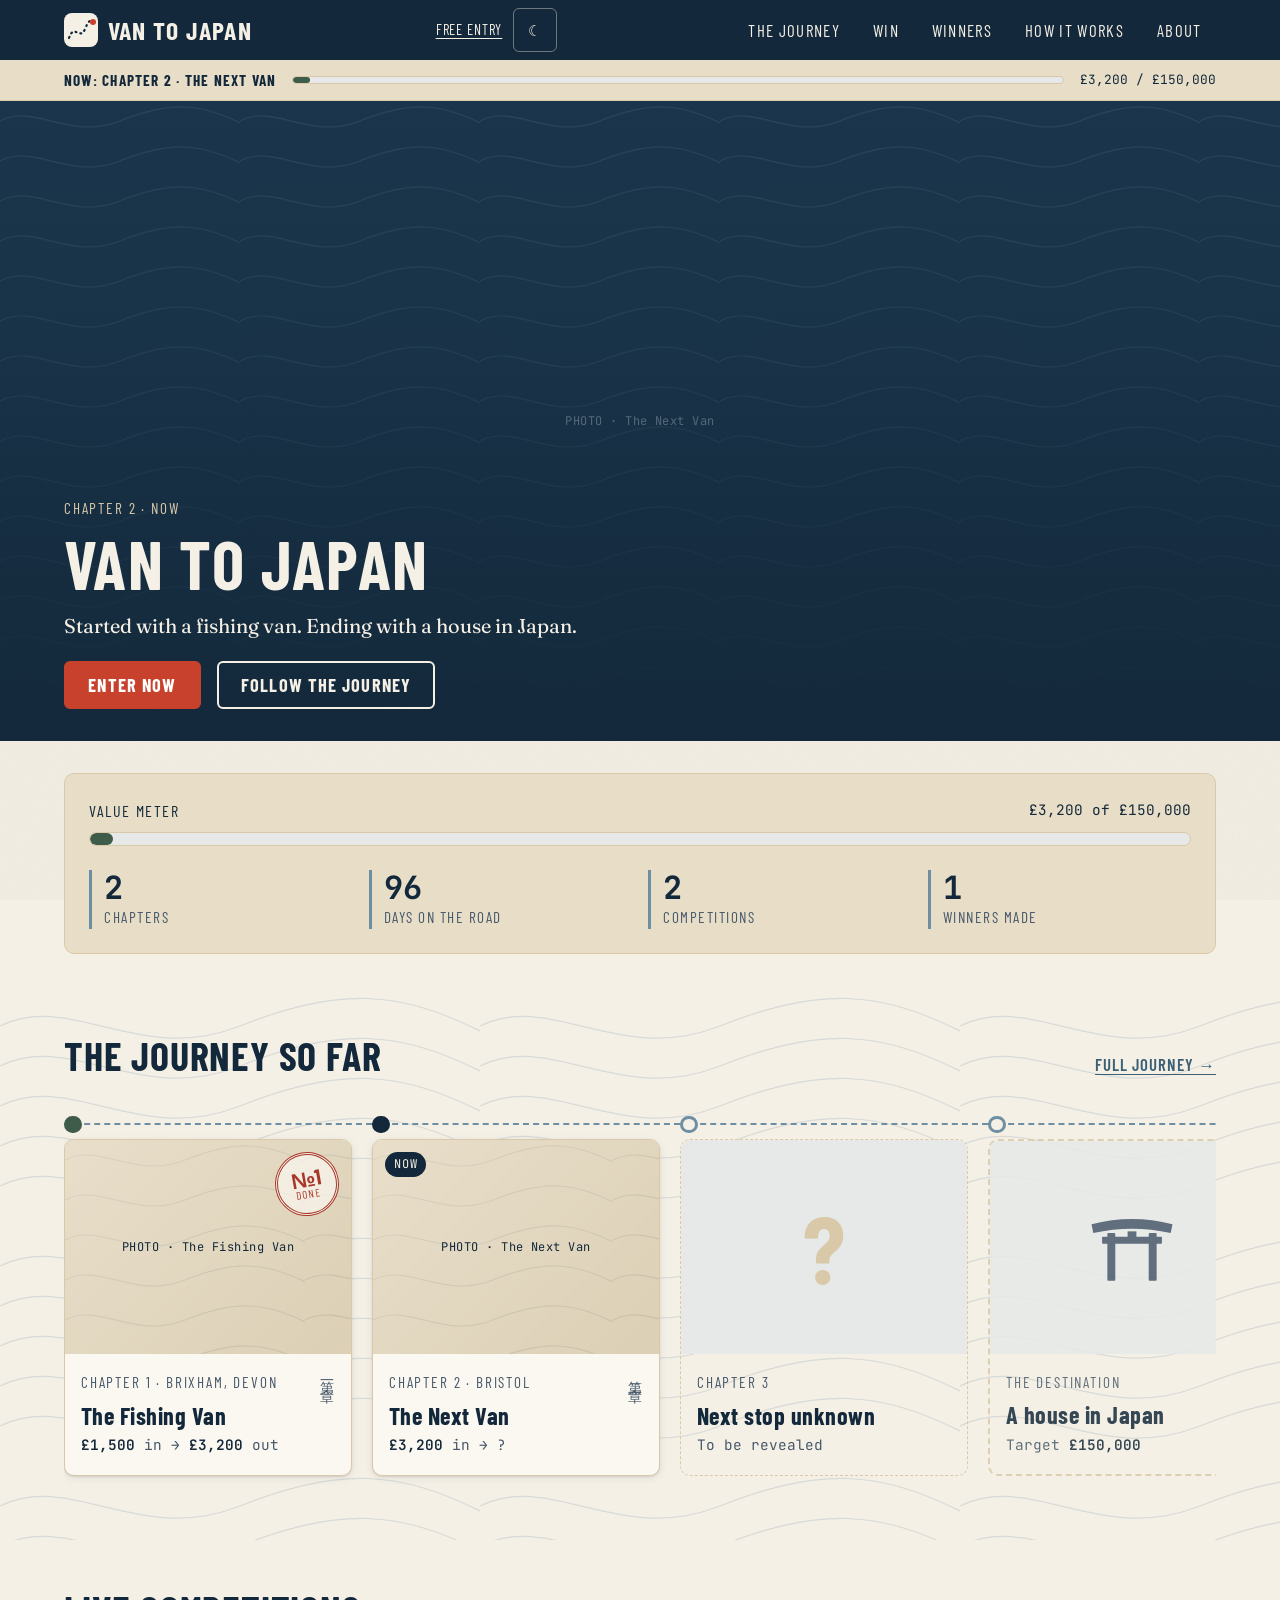
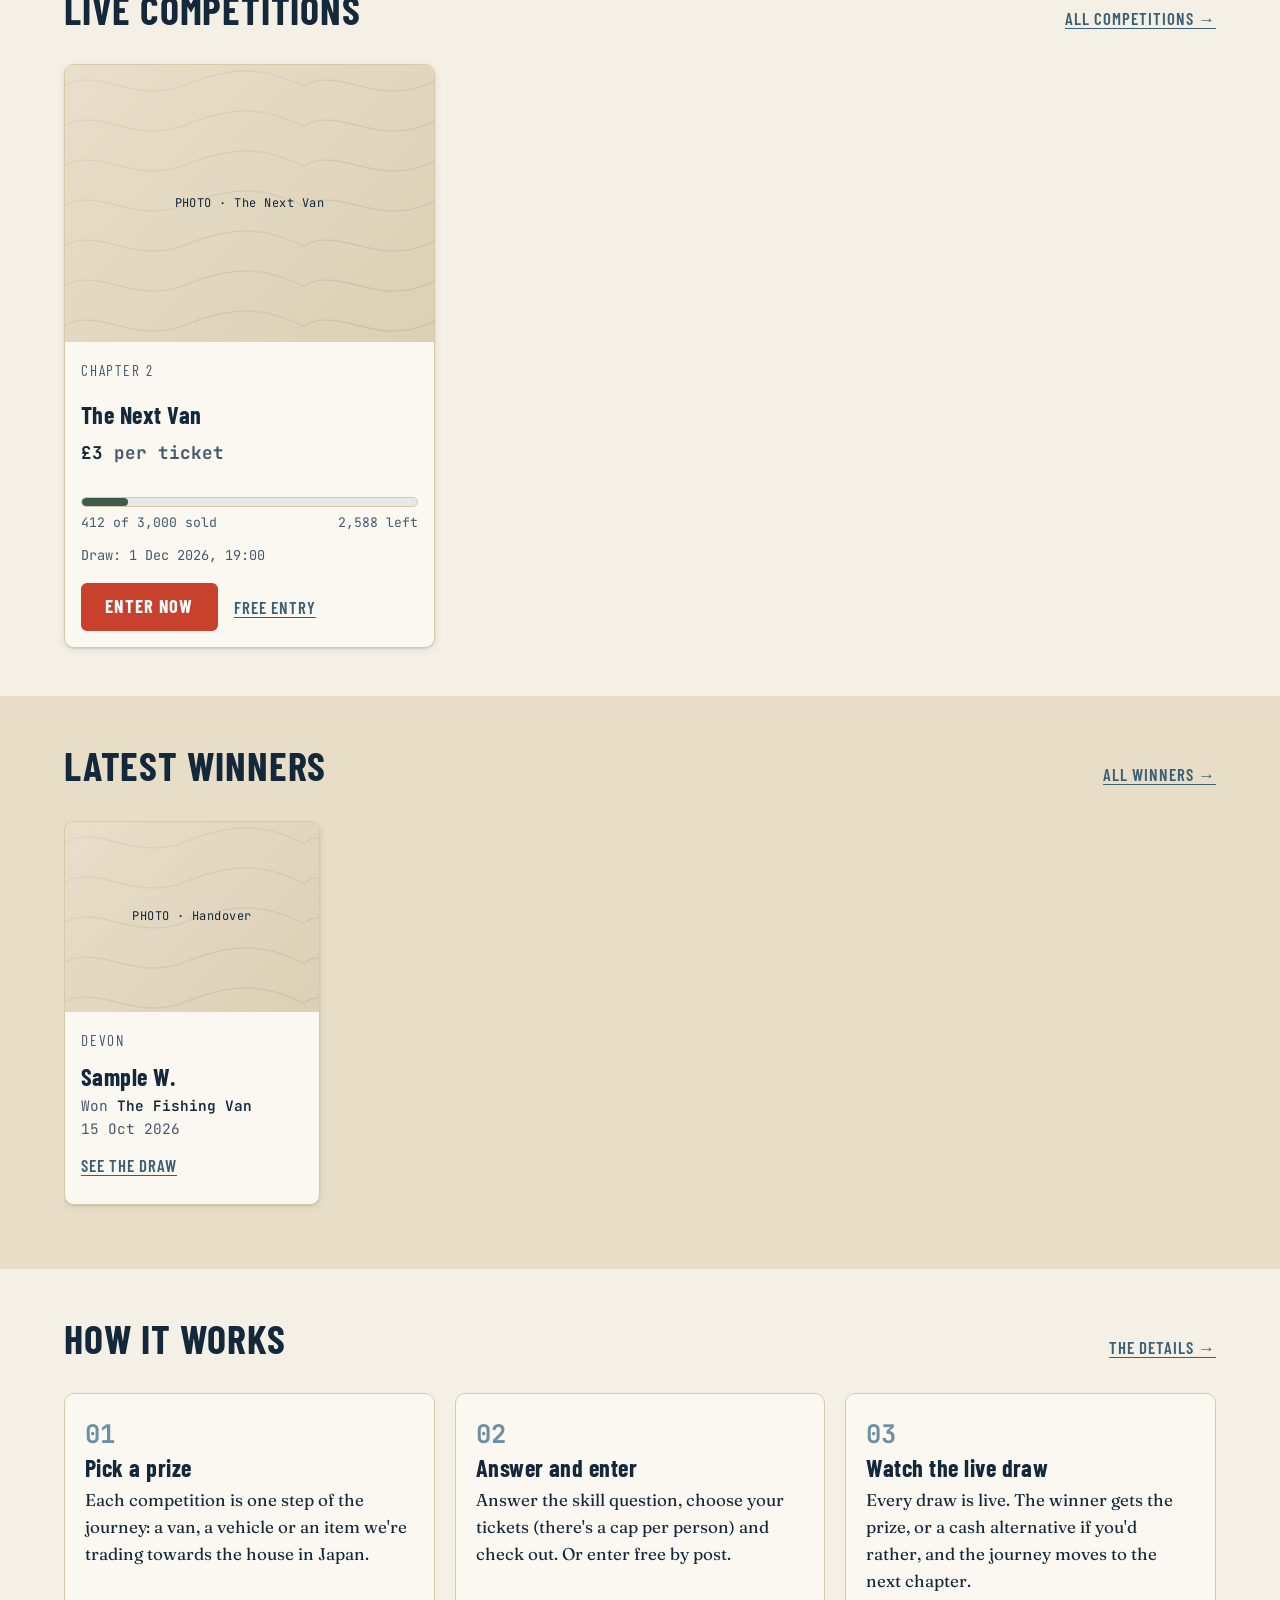
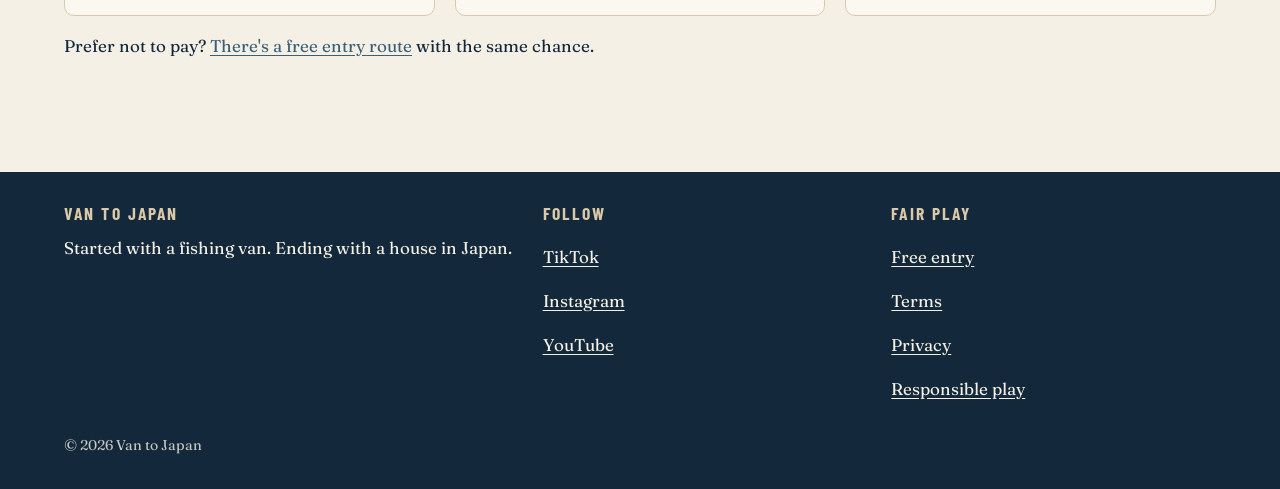
==== van-to-japan/index.html @ e3576e7e "Add Van to Japan site framework Static, data-driven site built from the design brief: tokens, compon" ====
<!doctype html>
<html lang="en-GB">
<head>
<meta charset="utf-8">
<meta name="viewport" content="width=device-width, initial-scale=1, viewport-fit=cover">
<title>Van to Japan</title>
<meta name="description" content="Started with a fishing van. Ending with a house in Japan.">
<meta name="theme-color" content="#13283A">
<link rel="icon" href="assets/favicon.svg" type="image/svg+xml">
<link rel="preconnect" href="https://fonts.googleapis.com">
<link rel="preconnect" href="https://fonts.gstatic.com" crossorigin>
<link rel="stylesheet" href="https://fonts.googleapis.com/css2?family=Barlow+Condensed:wght@400;600;700&family=Fraunces:opsz,wght@9..144,400;9..144,600&family=JetBrains+Mono:wght@400;600;700&display=swap">
<link rel="stylesheet" href="css/tokens.css">
<link rel="stylesheet" href="css/base.css">
<link rel="stylesheet" href="css/components.css">
<script>try{var t=localStorage.getItem('vtj-theme');if(t)document.documentElement.dataset.theme=t}catch(e){}</script>
</head>
<body data-page="home">
<a class="skip" href="#app">Skip to content</a>
<header id="site-header"></header>
<main id="app" tabindex="-1"><noscript><div class="wrap page-head"><h1>Van to Japan</h1><p>This site needs JavaScript to show the journey.</p></div></noscript></main>
<footer id="site-footer"></footer>
<script src="js/app.js" defer></script>
</body>
</html>
---- van-to-japan/css/tokens.css ----
/* Design tokens: "Tide to Torii" */
:root {
  /* Brand palette (from the design brief) */
  --colour-ink: #13283A;      /* Deep Sea */
  --colour-paper: #F5F0E6;    /* Washi */
  --colour-sand: #D9C9A8;     /* Weathered Sand */
  --colour-kelp: #3F5B4A;     /* Kelp */
  --colour-torii: #C8412D;    /* Torii Red: main action only */
  --colour-tide: #6E8FA3;     /* Tide */
  --colour-mist: #E6E9E8;     /* Mist */

  /* Derived tints, added so text pairs meet WCAG AA */
  --colour-torii-dark: #A93423;   /* button hover */
  --colour-tide-text: #3B6076;    /* Tide, darkened for text/links on Washi */
  --colour-hanko: #A8372A;        /* stamp red, kept distinct from the action red */
  --colour-ink-soft: #46586A;     /* secondary text on Washi */
  --colour-night: #0E1E2D;        /* header/footer in dark mode */

  /* Semantic tokens (light) */
  --bg: var(--colour-paper);
  --text: var(--colour-ink);
  --muted: var(--colour-ink-soft);
  --surface: #FBF8F1;
  --panel: #E8DEC7;
  --line: var(--colour-sand);
  --link: var(--colour-tide-text);
  --good: var(--colour-kelp);
  --stamp: var(--colour-hanko);
  --bar-bg: var(--colour-mist);
  --chrome: var(--colour-ink);   /* header, footer, dark sections */
  --chrome-text: var(--colour-paper);
  --focus: var(--colour-tide-text);

  /* Type */
  --font-display: 'Barlow Condensed', 'Archivo Narrow', 'Arial Narrow', Impact, sans-serif;
  --font-body: 'Fraunces', 'Source Serif 4', Georgia, 'Times New Roman', serif;
  --font-mono: 'JetBrains Mono', 'IBM Plex Mono', ui-monospace, 'SF Mono', Menlo, Consolas, monospace;

  /* Spacing, radius, shadow */
  --space-1: .25rem;
  --space-2: .5rem;
  --space-3: .75rem;
  --space-4: 1rem;
  --space-5: 1.5rem;
  --space-6: 2rem;
  --space-7: 3rem;
  --space-8: 4.5rem;
  --radius: 10px;
  --radius-sm: 6px;
  --shadow-1: 0 1px 2px rgba(19, 40, 58, .12), 0 2px 8px rgba(19, 40, 58, .08);
  --shadow-2: 0 4px 18px rgba(19, 40, 58, .18);
  --measure: 66ch;
  --wrap: 72rem;
  --ease: 180ms ease-out;
}

/* Dark mode: "Night Fishing" */
:root[data-theme="dark"] {
  --bg: var(--colour-ink);
  --text: var(--colour-paper);
  --muted: #B7C2C9;
  --surface: #1A3349;
  --panel: #21405A;
  --line: #3A566F;
  --link: #9CC0D4;
  --good: #9FC2AC;
  --stamp: #E8826F;
  --bar-bg: #2C4861;
  --chrome: var(--colour-night);
  --focus: #9CC0D4;
  --shadow-1: 0 1px 2px rgba(0, 0, 0, .4);
  --shadow-2: 0 4px 18px rgba(0, 0, 0, .5);
}
@media (prefers-color-scheme: dark) {
  :root:not([data-theme="light"]) {
    --bg: var(--colour-ink);
    --text: var(--colour-paper);
    --muted: #B7C2C9;
    --surface: #1A3349;
    --panel: #21405A;
    --line: #3A566F;
    --link: #9CC0D4;
    --good: #9FC2AC;
    --stamp: #E8826F;
    --bar-bg: #2C4861;
    --chrome: var(--colour-night);
    --focus: #9CC0D4;
    --shadow-1: 0 1px 2px rgba(0, 0, 0, .4);
    --shadow-2: 0 4px 18px rgba(0, 0, 0, .5);
  }
}
---- van-to-japan/css/base.css ----
/* Reset, typography, layout primitives, textures */
*, *::before, *::after { box-sizing: border-box; }
html { -webkit-text-size-adjust: 100%; scroll-behavior: smooth; }
body {
  margin: 0;
  background: var(--bg);
  color: var(--text);
  font-family: var(--font-body);
  font-size: 1.0625rem;           /* 17px: above the 16px mobile minimum */
  line-height: 1.6;
  min-height: 100vh;
  display: flex;
  flex-direction: column;
}
main { flex: 1; outline: none; }
img, svg, video { max-width: 100%; display: block; }
a { color: var(--link); text-underline-offset: .18em; }
a:hover { text-decoration-thickness: 2px; }
:focus-visible { outline: 3px solid var(--focus); outline-offset: 3px; border-radius: 3px; }
p { margin: 0 0 1em; max-width: var(--measure); }
h1, h2, h3, h4 {
  font-family: var(--font-display);
  line-height: 1.05;
  letter-spacing: .02em;
  margin: 0 0 var(--space-3);
  font-weight: 700;
}
h1 { font-size: clamp(2.4rem, 7vw, 4.25rem); text-transform: uppercase; }
h2 { font-size: clamp(1.7rem, 4vw, 2.5rem); text-transform: uppercase; }
h3 { font-size: 1.5rem; }
.mono, .num { font-family: var(--font-mono); font-variant-numeric: tabular-nums; }
.eyebrow {
  font-family: var(--font-display);
  text-transform: uppercase;
  letter-spacing: .12em;
  font-size: .95rem;
  color: var(--muted);
  margin: 0 0 var(--space-2);
}
.lede { font-size: 1.25rem; line-height: 1.5; }
.muted { color: var(--muted); }
.wrap { width: min(100% - 2rem, var(--wrap)); margin-inline: auto; }
.section { padding-block: var(--space-7); }
.section--tight { padding-block: var(--space-6); }
.section__head { display: flex; flex-wrap: wrap; align-items: baseline; justify-content: space-between; gap: var(--space-3); margin-bottom: var(--space-5); }
.section__head h2 { margin: 0; }
.stack > * + * { margin-top: var(--space-4); }
.sr-only {
  position: absolute; width: 1px; height: 1px; margin: -1px; padding: 0;
  overflow: hidden; clip: rect(0 0 0 0); white-space: nowrap; border: 0;
}
.skip {
  position: absolute; left: .5rem; top: -4rem; z-index: 100;
  background: var(--colour-paper); color: var(--colour-ink);
  padding: .75rem 1rem; border-radius: var(--radius-sm);
}
.skip:focus { top: .5rem; }

/* Paper grain over the whole page */
body::before {
  content: ""; position: fixed; inset: 0; z-index: 0; pointer-events: none; opacity: .06;
  background-image: url("data:image/svg+xml,%3Csvg xmlns='http://www.w3.org/2000/svg' width='160' height='160'%3E%3Cfilter id='n'%3E%3CfeTurbulence type='fractalNoise' baseFrequency='.8' numOctaves='2' stitchTiles='stitch'/%3E%3CfeColorMatrix values='0 0 0 0 0 0 0 0 0 0 0 0 0 0 0 0 0 0 .6 0'/%3E%3C/filter%3E%3Crect width='100%25' height='100%25' filter='url(%23n)'/%3E%3C/svg%3E");
}
body > * { position: relative; z-index: 1; }

/* Sea-chart contour lines as a faint section background */
.contours {
  background-image: url("data:image/svg+xml,%3Csvg xmlns='http://www.w3.org/2000/svg' width='480' height='240' fill='none' stroke='%236E8FA3' stroke-opacity='.22' stroke-width='1.2'%3E%3Cpath d='M0 40C70 5 140 80 240 40S400 5 480 45'/%3E%3Cpath d='M0 80C70 45 140 120 240 80S400 45 480 85'/%3E%3Cpath d='M0 120C70 85 140 160 240 120S400 85 480 125'/%3E%3Cpath d='M0 160C70 125 140 200 240 160S400 125 480 165'/%3E%3Cpath d='M0 200C70 165 140 240 240 200S400 165 480 205'/%3E%3C/svg%3E");
  background-size: 480px 240px;
}
.panel-bg { background-color: var(--panel); }

/* Rope-style divider */
.rope {
  height: 8px; border: 0; margin: 0;
  background: repeating-linear-gradient(115deg, var(--line) 0 6px, transparent 6px 12px);
  opacity: .9;
}

@media (prefers-reduced-motion: reduce) {
  html { scroll-behavior: auto; }
  *, *::before, *::after { animation: none !important; transition: none !important; }
}
---- van-to-japan/css/components.css ----
/* Components. Torii Red (.btn--action) is used for the main action only. */

/* ---------- Buttons ---------- */
.btn {
  display: inline-flex; align-items: center; justify-content: center; gap: .5rem;
  min-height: 48px; padding: 0 1.4rem; border-radius: var(--radius-sm);
  border: 2px solid currentColor; background: transparent; color: inherit;
  font-family: var(--font-display); font-weight: 700; font-size: 1.15rem;
  letter-spacing: .06em; text-transform: uppercase; text-decoration: none; cursor: pointer;
  transition: transform var(--ease), background-color var(--ease), box-shadow var(--ease);
}
.btn:hover { text-decoration: none; }
.btn--action { background: var(--colour-torii); border-color: var(--colour-torii); color: #fff; }
.btn--action:hover { background: var(--colour-torii-dark); border-color: var(--colour-torii-dark); }
.btn--action[disabled], .btn[aria-disabled="true"] { background: var(--bar-bg); border-color: var(--line); color: var(--muted); cursor: not-allowed; }
.btn--secondary { color: var(--text); }
.btn--secondary:hover { background: color-mix(in srgb, currentColor 10%, transparent); }
.btn--block { width: 100%; }
.text-link { display: inline-flex; align-items: center; min-height: 44px; font-family: var(--font-display); text-transform: uppercase; letter-spacing: .06em; font-size: 1.05rem; font-weight: 600; }

/* ---------- Header, nav, progress strip ---------- */
.site-header { background: var(--chrome); color: var(--chrome-text); position: sticky; top: 0; z-index: 60; }
.site-header a { color: var(--chrome-text); }
.site-header :focus-visible { outline-color: var(--colour-paper); }
.site-header__bar { display: flex; flex-wrap: wrap; align-items: center; justify-content: space-between; gap: 0 var(--space-2); min-height: 60px; }
.brand { display: inline-flex; align-items: center; gap: .6rem; text-decoration: none; min-height: 44px; }
.brand__name { font-family: var(--font-display); font-weight: 700; font-size: 1.2rem; letter-spacing: .05em; text-transform: uppercase; white-space: nowrap; }
@media (min-width: 40rem) { .brand__name { font-size: 1.6rem; } }
.site-header__tools { display: flex; align-items: center; gap: .25rem; }
.free-link { white-space: nowrap; font-family: var(--font-display); text-transform: uppercase; letter-spacing: .06em; font-size: .9rem; min-height: 44px; display: inline-flex; align-items: center; padding-inline: .4rem; }
.icon-btn {
  min-height: 44px; min-width: 44px; padding: 0 .6rem; background: transparent; color: var(--chrome-text);
  border: 1px solid rgba(245, 240, 230, .4); border-radius: var(--radius-sm); cursor: pointer;
  font-family: var(--font-display); text-transform: uppercase; letter-spacing: .08em; font-size: .95rem;
}
.icon-btn:hover { background: rgba(245, 240, 230, .12); }
.nav { display: none; flex-direction: column; border-top: 1px solid rgba(245, 240, 230, .2); }
.nav.is-open { display: flex; }
.nav a {
  display: flex; align-items: center; min-height: 48px; padding-inline: 1rem; text-decoration: none;
  font-family: var(--font-display); text-transform: uppercase; letter-spacing: .08em; font-size: 1.15rem;
}
.nav a:hover { background: rgba(245, 240, 230, .1); }
.nav a[aria-current="page"] { box-shadow: inset 4px 0 0 var(--colour-sand); font-weight: 700; }
.site-header__nav-wrap { width: 100%; }
@media (min-width: 60rem) {
  .menu-btn { display: none; }
  .nav { display: flex; flex-direction: row; border: 0; gap: .25rem; }
  .nav a { padding-inline: .9rem; font-size: 1.05rem; border-radius: var(--radius-sm); }
  .nav a[aria-current="page"] { box-shadow: inset 0 -3px 0 var(--colour-sand); border-radius: 0; }
  .site-header__nav-wrap { width: auto; }
}
.progress-strip {
  display: grid; grid-template-columns: 1fr; gap: .25rem .75rem; align-items: center;
  background: var(--panel); color: var(--text) !important; text-decoration: none;
  padding: .5rem 1rem; border-bottom: 1px solid var(--line); font-size: .85rem;
}
.progress-strip:hover { text-decoration: underline; }
.progress-strip .mono { font-size: .8rem; }
.progress-strip__inner { width: min(100% - 0rem, var(--wrap)); margin-inline: auto; display: flex; flex-wrap: wrap; gap: .25rem 1rem; align-items: center; }
.progress-strip .meter { flex: 1 1 8rem; height: 8px; min-width: 6rem; }
.progress-strip strong { font-family: var(--font-display); text-transform: uppercase; letter-spacing: .08em; font-size: .95rem; }

/* ---------- Mobile bottom bar ---------- */
.mobile-bar {
  position: fixed; left: 0; right: 0; bottom: 0; z-index: 70; display: grid; grid-template-columns: 1fr 1fr; gap: .5rem;
  padding: .6rem .75rem calc(.6rem + env(safe-area-inset-bottom)); background: var(--chrome); color: var(--chrome-text);
  border-top: 1px solid rgba(245, 240, 230, .25);
}
.mobile-bar .btn--secondary { color: var(--chrome-text); }
@media (min-width: 48rem) { .mobile-bar { display: none; } }
@media (max-width: 47.99rem) { body { padding-bottom: 4.75rem; } }

/* ---------- Photo / placeholder ---------- */
.photo { position: relative; overflow: hidden; background: var(--colour-mist); aspect-ratio: 4 / 3; }
.photo img { width: 100%; height: 100%; object-fit: cover; }
.ph {
  width: 100%; height: 100%; min-height: 100%; display: grid; place-items: center; text-align: center; padding: 1rem;
  color: var(--colour-ink); font-family: var(--font-mono); font-size: .75rem; letter-spacing: .04em;
  background-color: var(--colour-sand);
  background-image: linear-gradient(135deg, rgba(245, 240, 230, .55), rgba(230, 233, 232, .2)),
    url("data:image/svg+xml,%3Csvg xmlns='http://www.w3.org/2000/svg' width='240' height='120' fill='none' stroke='%2313283A' stroke-opacity='.14' stroke-width='1.2'%3E%3Cpath d='M0 20C35 2 70 40 120 20S200 2 240 22'/%3E%3Cpath d='M0 60C35 42 70 80 120 60S200 42 240 62'/%3E%3Cpath d='M0 100C35 82 70 120 120 100S200 82 240 102'/%3E%3C/svg%3E");
}

/* ---------- Stamp (hanko) ---------- */
.stamp {
  display: inline-grid; place-content: center; text-align: center; width: 64px; height: 64px; border-radius: 50%;
  border: 3px double var(--stamp); color: var(--stamp); background: color-mix(in srgb, var(--surface) 70%, transparent);
  font-family: var(--font-display); text-transform: uppercase; line-height: 1; transform: rotate(-10deg);
  transition: transform 220ms cubic-bezier(.2, .9, .3, 1.3), opacity 220ms ease-out;
}
.stamp__n { font-size: 1.35rem; font-weight: 700; }
.stamp__t { font-size: .68rem; letter-spacing: .14em; }
.js .stamp-anim:not(.in-view) .stamp { opacity: 0; transform: scale(1.7) rotate(-10deg); }

/* ---------- Chapter cards & timeline ---------- */
.timeline { list-style: none; margin: 0; padding: 0; display: grid; gap: 1.25rem; }
.timeline > li { position: relative; padding-left: 1.6rem; }
.timeline > li::before { content: ""; position: absolute; left: .5rem; top: 0; bottom: -1.25rem; border-left: 2px dashed var(--colour-tide); }
.timeline > li:last-child::before { bottom: 0; }
.timeline > li::after { content: ""; position: absolute; left: 0; top: 1.1rem; width: 1.1rem; height: 1.1rem; border-radius: 50%; background: var(--bg); border: 3px solid var(--colour-tide); }
.timeline > li.is-done::after { background: var(--good); border-color: var(--good); }
.timeline > li.is-now::after { background: var(--text); border-color: var(--text); }
@media (min-width: 60rem) {
  .timeline--scroll { display: flex; overflow-x: auto; scroll-snap-type: x proximity; gap: 1.25rem; padding: 1.75rem .25rem 1rem; }
  .timeline--scroll > li { flex: 0 0 18rem; scroll-snap-align: start; padding: 0; }
  .timeline--scroll > li::before { left: 0; right: -1.25rem; top: -1rem; bottom: auto; border-left: 0; border-top: 2px dashed var(--colour-tide); }
  .timeline--scroll > li:last-child::before { right: 0; }
  .timeline--scroll > li::after { left: 0; top: -1.45rem; }
}
.card { background: var(--surface); border: 1px solid var(--line); border-radius: var(--radius); overflow: hidden; box-shadow: var(--shadow-1); transition: transform var(--ease), box-shadow var(--ease); }
@media (hover: hover) { .card--link:hover { transform: translateY(-3px); box-shadow: var(--shadow-2); } }
.chapter-card { position: relative; height: 100%; display: flex; flex-direction: column; }
.chapter-card__link { color: inherit; text-decoration: none; display: flex; flex-direction: column; height: 100%; }
.chapter-card__media { position: relative; }
.chapter-card__media .stamp { position: absolute; top: .75rem; right: .75rem; }
.chapter-card__body { padding: 1rem 2.4rem 1.1rem 1rem; position: relative; flex: 1; }
.chapter-card__body h3 { margin-bottom: .35rem; }
.chapter-card__kanji { position: absolute; top: .9rem; right: .8rem; writing-mode: vertical-rl; font-size: .9rem; letter-spacing: .3em; color: var(--muted); }
.tag { display: inline-block; font-family: var(--font-mono); font-size: .75rem; letter-spacing: .08em; text-transform: uppercase; padding: .2rem .55rem; border-radius: 99px; background: var(--text); color: var(--bg); }
.chapter-card__media .tag { position: absolute; top: .75rem; left: .75rem; }
.values { font-family: var(--font-mono); font-size: .9rem; color: var(--muted); margin: 0; }
.values b { color: var(--text); font-weight: 600; }
.chapter-card.is-upcoming, .chapter-card.is-mystery { background: transparent; border-style: dashed; box-shadow: none; }
.chapter-card.is-upcoming .photo, .chapter-card.is-mystery .photo { background: var(--bar-bg); display: grid; place-items: center; }
.mystery-mark { font-family: var(--font-display); font-size: 6rem; font-weight: 700; color: var(--line); line-height: 1; }
.chapter-card.is-japan { background: transparent; border: 2px dashed var(--line); box-shadow: none; opacity: .85; }
.chapter-card.is-japan .photo { background: var(--bar-bg); display: grid; place-items: center; color: var(--muted); }
.torii { width: 5.5rem; height: auto; color: var(--muted); }

/* ---------- Meter & counter ---------- */
.meter { height: 14px; background: var(--bar-bg); border-radius: 99px; overflow: hidden; border: 1px solid var(--line); }
.meter__fill { height: 100%; width: var(--pct, 0%); background: var(--good); border-radius: 99px; min-width: 6px; }
.meter-block { display: grid; gap: .5rem; }
.meter-block__row { display: flex; justify-content: space-between; gap: 1rem; flex-wrap: wrap; font-family: var(--font-mono); font-size: .9rem; }
.meter-block__row span:first-child { font-family: var(--font-display); text-transform: uppercase; letter-spacing: .1em; font-size: 1rem; }
.counter { display: grid; grid-template-columns: repeat(2, 1fr); gap: 1rem; margin: 0; }
@media (min-width: 40rem) { .counter { grid-template-columns: repeat(4, 1fr); } }
.counter div { border-left: 3px solid var(--colour-tide); padding-left: .75rem; }
.counter dt { font-family: var(--font-display); text-transform: uppercase; letter-spacing: .1em; font-size: .95rem; color: var(--muted); order: 2; }
.counter dd { margin: 0; font-family: var(--font-mono); font-size: 2rem; font-weight: 700; line-height: 1.1; }
.counter div { display: flex; flex-direction: column; }
.progress-panel { padding: var(--space-5); border-radius: var(--radius); background: var(--panel); border: 1px solid var(--line); display: grid; gap: var(--space-5); }

/* ---------- Route map ---------- */
.route-map { margin: 0; }
.route-map svg { width: 100%; height: auto; }
.route-map__full { fill: none; stroke: var(--colour-tide); stroke-width: 3; stroke-dasharray: 3 11; stroke-linecap: round; opacity: .8; }
.route-map__done { fill: none; stroke: var(--text); stroke-width: 4; stroke-linecap: round; }
.route-map text { font-family: var(--font-display); fill: var(--text); letter-spacing: .08em; text-transform: uppercase; font-size: 16px; }
.route-map .pin circle { fill: var(--bg); stroke: var(--text); stroke-width: 3; }
.route-map .pin.is-now circle { fill: var(--text); }
.route-map .pin.is-now text { fill: var(--bg); }
.route-map .pin text { font-family: var(--font-mono); font-size: 12px; text-anchor: middle; dominant-baseline: central; letter-spacing: 0; }
.route-map .pin a { cursor: pointer; }
.route-map figcaption { font-size: .9rem; color: var(--muted); margin-top: .5rem; }

/* ---------- Competition card ---------- */
.comp-grid { display: grid; gap: 1.25rem; }
@media (min-width: 48rem) { .comp-grid { grid-template-columns: repeat(2, 1fr); } }
@media (min-width: 64rem) { .comp-grid { grid-template-columns: repeat(3, 1fr); } }
.comp-card { display: flex; flex-direction: column; height: 100%; }
.comp-card__media { position: relative; }
.comp-card__media .stamp { position: absolute; top: .75rem; right: .75rem; }
.comp-card__body { padding: 1rem; display: grid; gap: .75rem; flex: 1; align-content: start; }
.comp-card__body h3 { margin: 0; }
.comp-card__price { font-family: var(--font-mono); font-weight: 700; font-size: 1.1rem; }
.comp-card__actions { display: flex; align-items: center; gap: 1rem; flex-wrap: wrap; margin-top: auto; padding-top: .25rem; }
.tickets .meter { height: 10px; }
.tickets__text { display: flex; justify-content: space-between; gap: 1rem; font-family: var(--font-mono); font-size: .82rem; color: var(--muted); margin-top: .35rem; }
.draw-line { font-family: var(--font-mono); font-size: .85rem; color: var(--muted); margin: 0; }
.back-link { display: inline-flex; align-items: center; min-height: 44px; }

/* ---------- Trust strip ---------- */
.trust { list-style: none; margin: 0; padding: var(--space-4); display: grid; gap: var(--space-4); grid-template-columns: repeat(2, 1fr); background: var(--panel); border: 1px solid var(--line); border-radius: var(--radius); }
@media (min-width: 48rem) { .trust { grid-template-columns: repeat(5, 1fr); } }
.trust li { display: grid; gap: .1rem; align-content: start; }
.trust__label { font-family: var(--font-display); text-transform: uppercase; letter-spacing: .1em; font-size: .9rem; color: var(--muted); }
.trust__value { font-family: var(--font-mono); font-weight: 600; font-size: .98rem; }
.trust a { color: var(--link); }

/* ---------- Countdown ---------- */
.countdown { font-family: var(--font-mono); font-size: clamp(1.4rem, 5vw, 2rem); font-weight: 700; margin: 0; }
.countdown small { display: block; font-family: var(--font-display); text-transform: uppercase; letter-spacing: .1em; font-size: .95rem; font-weight: 400; color: var(--muted); }

/* ---------- Competition page layout & form ---------- */
.comp-layout { display: grid; gap: var(--space-6); }
@media (min-width: 60rem) { .comp-layout { grid-template-columns: 1.15fr 1fr; align-items: start; } .comp-layout__aside { position: sticky; top: 7.5rem; } }
.gallery { display: grid; gap: .75rem; grid-template-columns: repeat(3, 1fr); margin-top: .75rem; }
.gallery .photo { border-radius: var(--radius-sm); aspect-ratio: 1; }
.gallery--wide { grid-template-columns: repeat(auto-fill, minmax(14rem, 1fr)); }
.gallery--wide .photo { aspect-ratio: 4 / 3; }
.entry { display: grid; gap: var(--space-4); padding: var(--space-5); background: var(--surface); border: 1px solid var(--line); border-radius: var(--radius); box-shadow: var(--shadow-1); }
.entry fieldset { border: 0; padding: 0; margin: 0; display: grid; gap: .5rem; }
.entry legend { font-family: var(--font-display); text-transform: uppercase; letter-spacing: .08em; font-size: 1.1rem; padding: 0; margin-bottom: .35rem; }
.choice { display: flex; align-items: center; gap: .75rem; min-height: 48px; padding: 0 .9rem; border: 1px solid var(--line); border-radius: var(--radius-sm); cursor: pointer; }
.choice:has(input:checked) { border-color: var(--text); background: var(--panel); }
.choice input { width: 1.25rem; height: 1.25rem; accent-color: var(--colour-kelp); }
.qty { display: flex; align-items: center; gap: .75rem; flex-wrap: wrap; }
.qty input { width: 6rem; min-height: 48px; font-family: var(--font-mono); font-size: 1.1rem; padding: 0 .75rem; border: 1px solid var(--text); border-radius: var(--radius-sm); background: var(--bg); color: var(--text); }
.entry__total { display: flex; justify-content: space-between; font-family: var(--font-mono); font-size: 1.1rem; font-weight: 700; border-top: 1px dashed var(--line); padding-top: var(--space-3); }
.entry__note { font-size: .9rem; color: var(--muted); margin: 0; }
.notice { padding: .75rem 1rem; border-left: 4px solid var(--colour-tide); background: var(--panel); border-radius: var(--radius-sm); font-size: .95rem; }

/* ---------- Winners ---------- */
.winner-grid { display: grid; gap: 1.25rem; grid-template-columns: repeat(auto-fill, minmax(15rem, 1fr)); }
.winner-row { display: flex; gap: 1.25rem; overflow-x: auto; scroll-snap-type: x mandatory; padding-bottom: 1rem; }
.winner-row > * { flex: 0 0 min(16rem, 80%); scroll-snap-align: start; }
.winner-card__body { padding: 1rem; display: grid; gap: .25rem; }
.winner-card__body h3 { margin: 0; }

/* ---------- Video facade ---------- */
.video { margin: 0; }
.video__frame { position: relative; aspect-ratio: 16 / 9; background: var(--colour-ink); border-radius: var(--radius); overflow: hidden; }
.video__frame iframe { position: absolute; inset: 0; width: 100%; height: 100%; border: 0; }
.video__play { position: absolute; inset: 0; width: 100%; border: 0; background: transparent; cursor: pointer; display: grid; place-items: center; color: var(--colour-paper); }
.video__play span { display: grid; place-items: center; width: 64px; height: 64px; border-radius: 50%; background: rgba(245, 240, 230, .18); border: 2px solid var(--colour-paper); font-size: 1.5rem; padding-left: .2rem; }
.video--portrait .video__frame { aspect-ratio: 9 / 16; max-width: 22rem; }
.video figcaption { font-size: .92rem; color: var(--muted); margin-top: .5rem; }

/* ---------- Hero ---------- */
.hero { position: relative; color: var(--colour-paper); min-height: min(78svh, 40rem); display: flex; align-items: flex-end; overflow: hidden; background: var(--colour-ink); }
.hero__media { position: absolute; inset: 0; }
.hero__media .photo { height: 100%; aspect-ratio: auto; background: var(--colour-ink); }
.hero__media::after { content: ""; position: absolute; inset: 0; background: linear-gradient(to top, rgba(19, 40, 58, .94) 5%, rgba(19, 40, 58, .45) 60%, rgba(19, 40, 58, .25)); }
.hero__body { position: relative; padding-block: var(--space-8) var(--space-6); z-index: 1; }
.hero .eyebrow { color: var(--colour-sand); }
.hero .lede { max-width: 34rem; }
.hero .btn--secondary { color: var(--colour-paper); }
.hero__actions { display: flex; gap: 1rem; flex-wrap: wrap; margin-top: var(--space-4); }
.hero .ph { background-color: #1d3a52; color: #9fb4c3; background-image: url("data:image/svg+xml,%3Csvg xmlns='http://www.w3.org/2000/svg' width='240' height='120' fill='none' stroke='%236E8FA3' stroke-opacity='.25' stroke-width='1.2'%3E%3Cpath d='M0 20C35 2 70 40 120 20S200 2 240 22'/%3E%3Cpath d='M0 60C35 42 70 80 120 60S200 42 240 62'/%3E%3Cpath d='M0 100C35 82 70 120 120 100S200 82 240 102'/%3E%3C/svg%3E"); }
.page-head { padding-block: var(--space-7) var(--space-5); }
.page-head p { font-size: 1.15rem; }

/* ---------- Steps, FAQ, facts ---------- */
.steps { list-style: none; counter-reset: step; margin: 0; padding: 0; display: grid; gap: 1.25rem; }
@media (min-width: 48rem) { .steps { grid-template-columns: repeat(3, 1fr); } }
.steps li { counter-increment: step; padding: 1.25rem; background: var(--surface); border: 1px solid var(--line); border-radius: var(--radius); }
.steps li::before { content: counter(step, decimal-leading-zero); font-family: var(--font-mono); font-weight: 700; font-size: 1.6rem; color: var(--colour-tide); display: block; }
.steps h3 { margin-bottom: .35rem; }
.steps p { margin: 0; }
details.faq { border-bottom: 1px solid var(--line); }
details.faq summary { cursor: pointer; min-height: 48px; display: flex; align-items: center; font-family: var(--font-display); font-size: 1.3rem; letter-spacing: .03em; }
details.faq p { padding-bottom: 1rem; }
.facts { display: grid; grid-template-columns: repeat(auto-fit, minmax(9rem, 1fr)); gap: 1rem; margin: 0; }
.facts dt { font-family: var(--font-display); text-transform: uppercase; letter-spacing: .1em; font-size: .9rem; color: var(--muted); }
.facts dd { margin: 0; font-family: var(--font-mono); font-weight: 600; }
.two-col { display: grid; gap: var(--space-6); }
@media (min-width: 48rem) { .two-col { grid-template-columns: 1.4fr 1fr; align-items: start; } }
.pager { display: flex; justify-content: space-between; gap: 1rem; flex-wrap: wrap; }
.empty { padding: var(--space-5); border: 2px dashed var(--line); border-radius: var(--radius); color: var(--muted); }
.empty p { margin: 0; }

/* ---------- Footer ---------- */
.site-footer { background: var(--chrome); color: var(--chrome-text); padding-block: var(--space-6); margin-top: var(--space-7); }
.site-footer a { color: var(--chrome-text); }
.site-footer__grid { display: grid; gap: var(--space-5); }
@media (min-width: 48rem) { .site-footer__grid { grid-template-columns: 1.4fr 1fr 1fr; } }
.site-footer h2 { font-size: 1.1rem; letter-spacing: .12em; color: var(--colour-sand); }
.site-footer ul { list-style: none; margin: 0; padding: 0; }
.site-footer li a { display: inline-flex; align-items: center; min-height: 44px; }
.site-footer small { display: block; margin-top: var(--space-5); opacity: .8; }
.toast { position: fixed; left: 50%; bottom: 5.5rem; transform: translateX(-50%); z-index: 90; background: var(--text); color: var(--bg); padding: .75rem 1.1rem; border-radius: var(--radius-sm); box-shadow: var(--shadow-2); max-width: min(92vw, 28rem); }
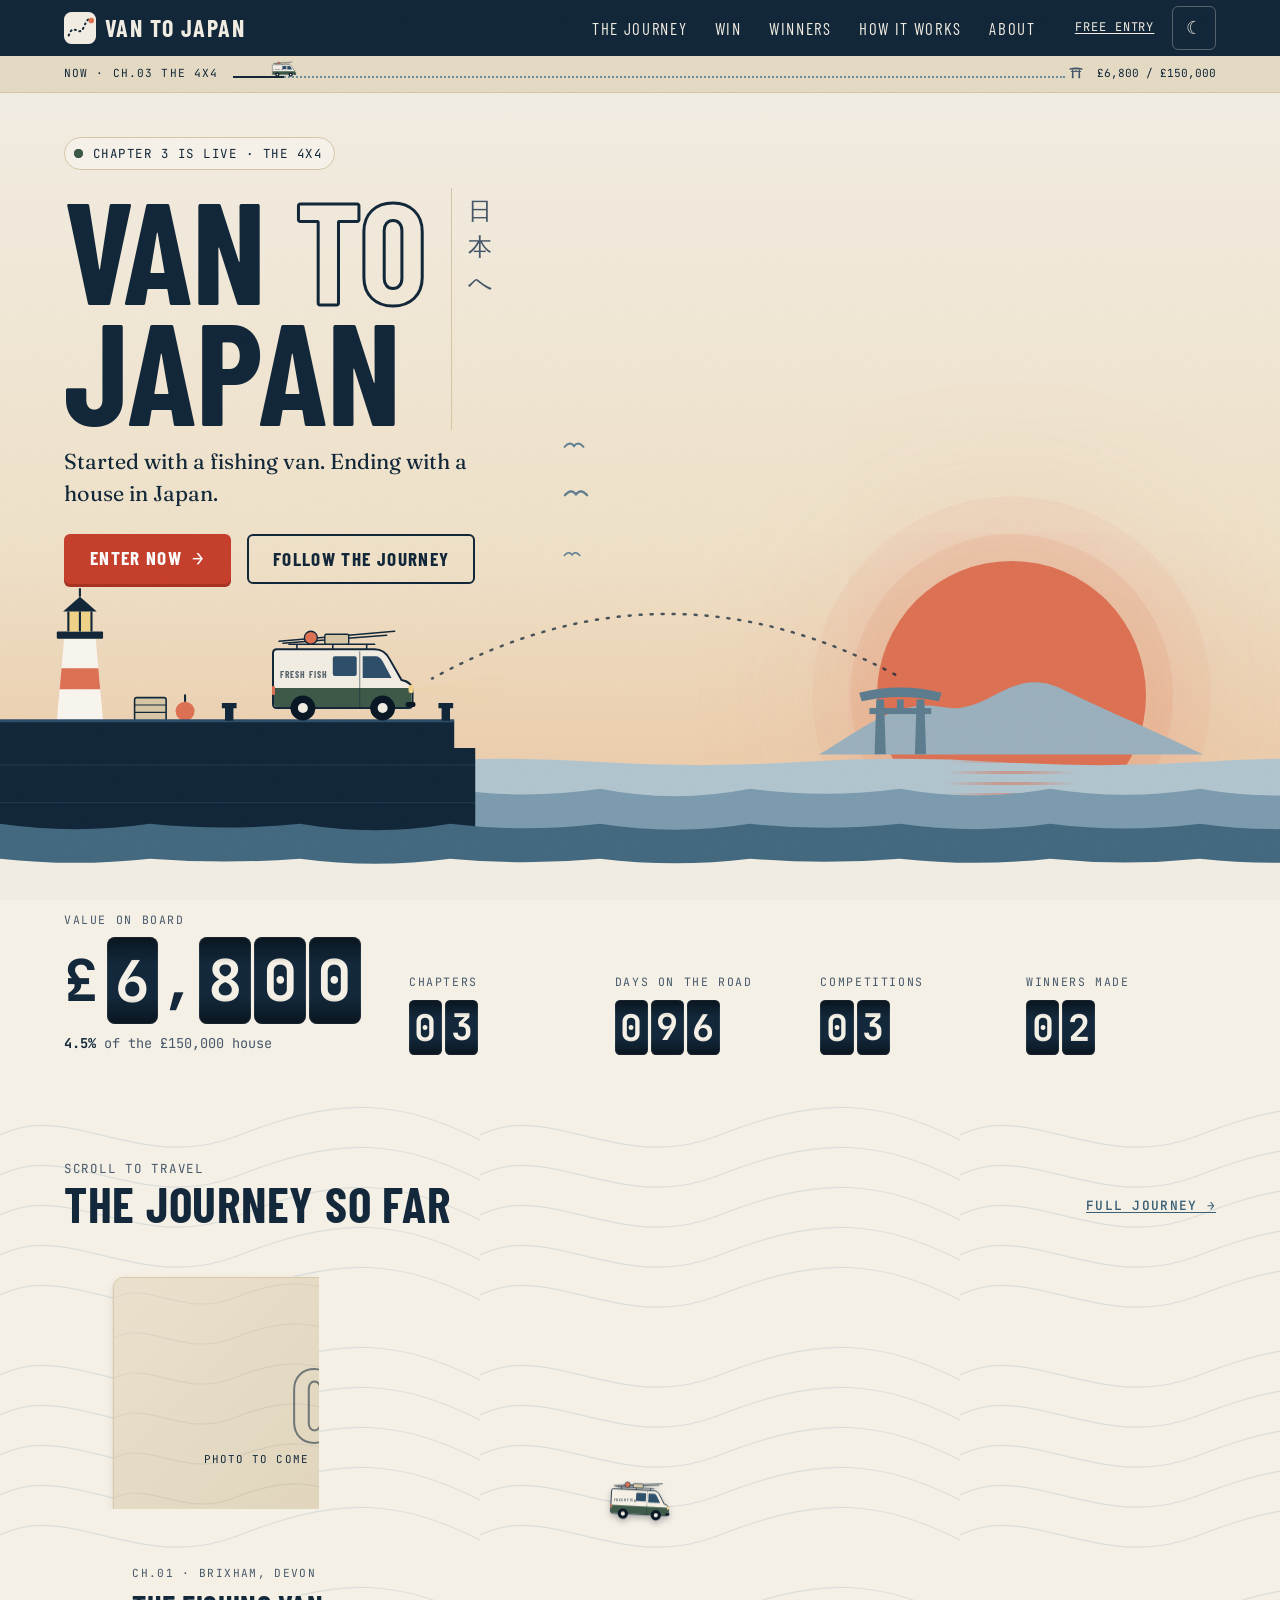
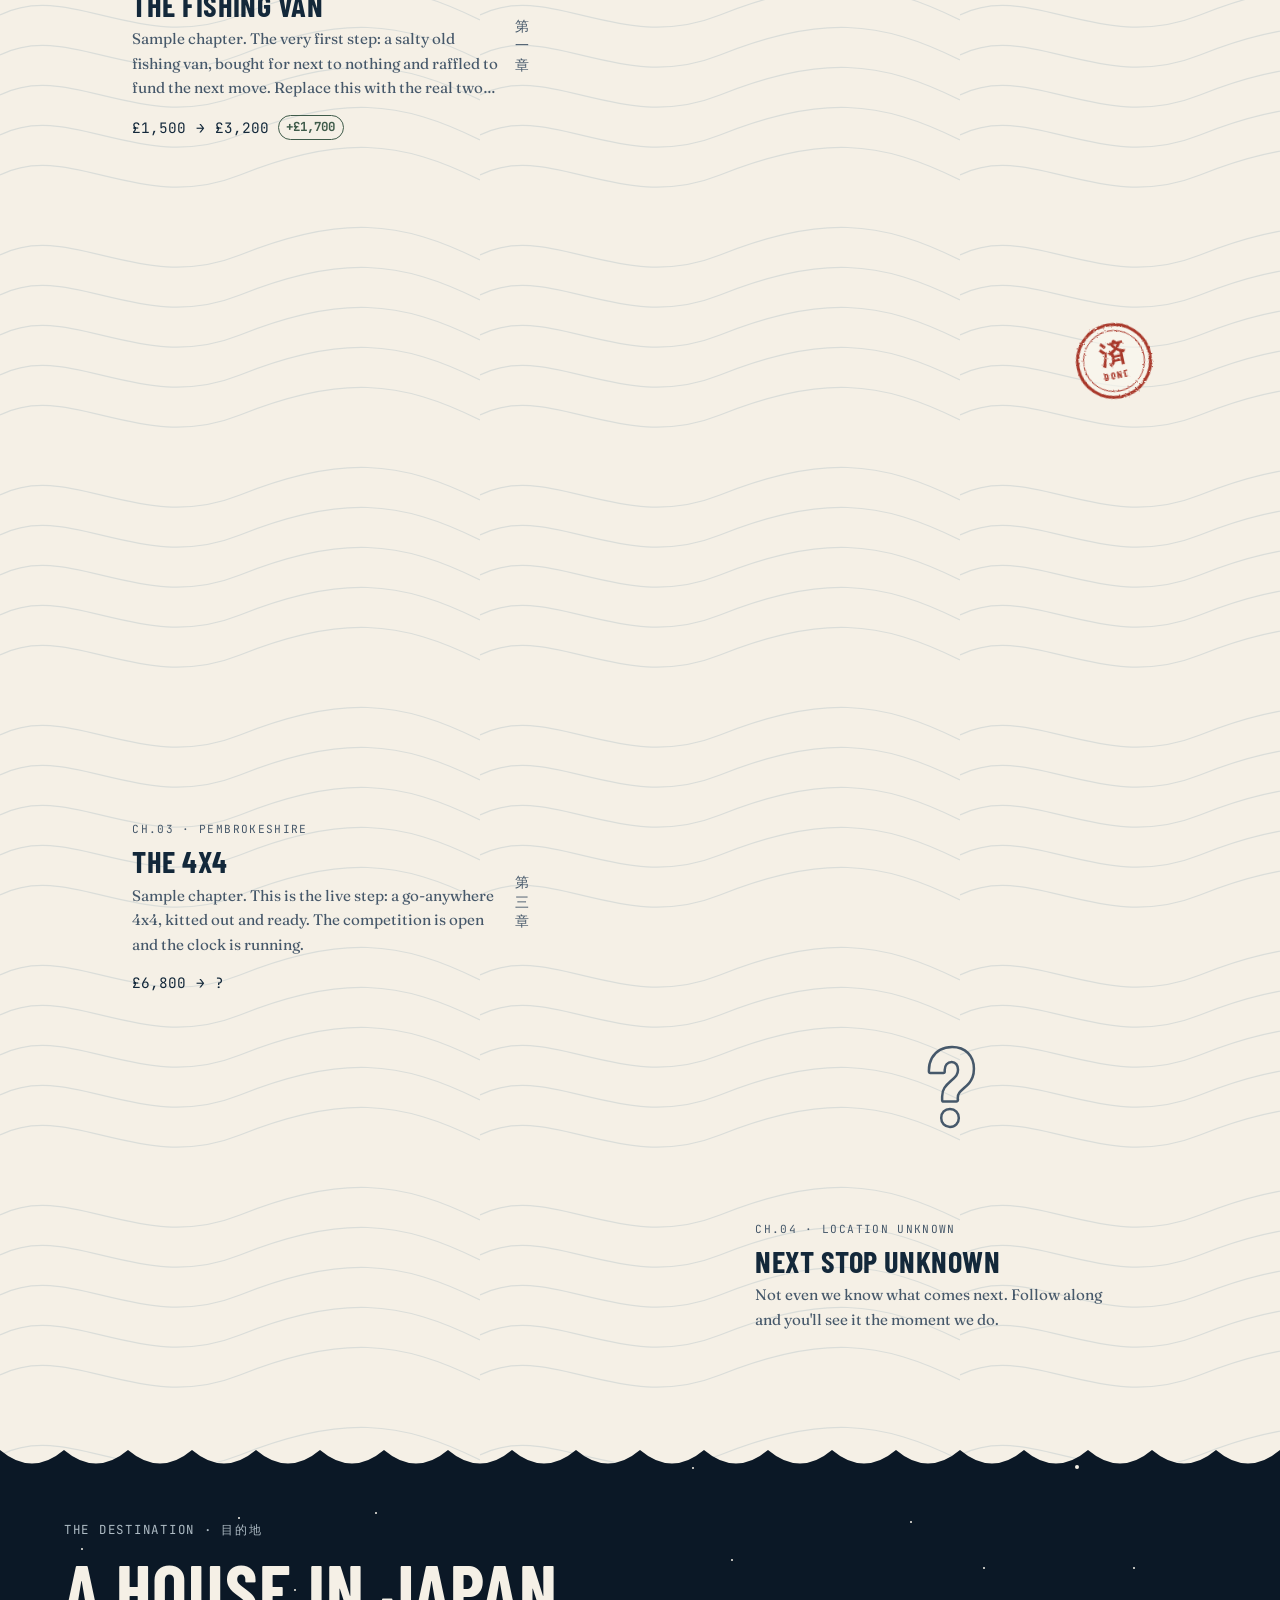
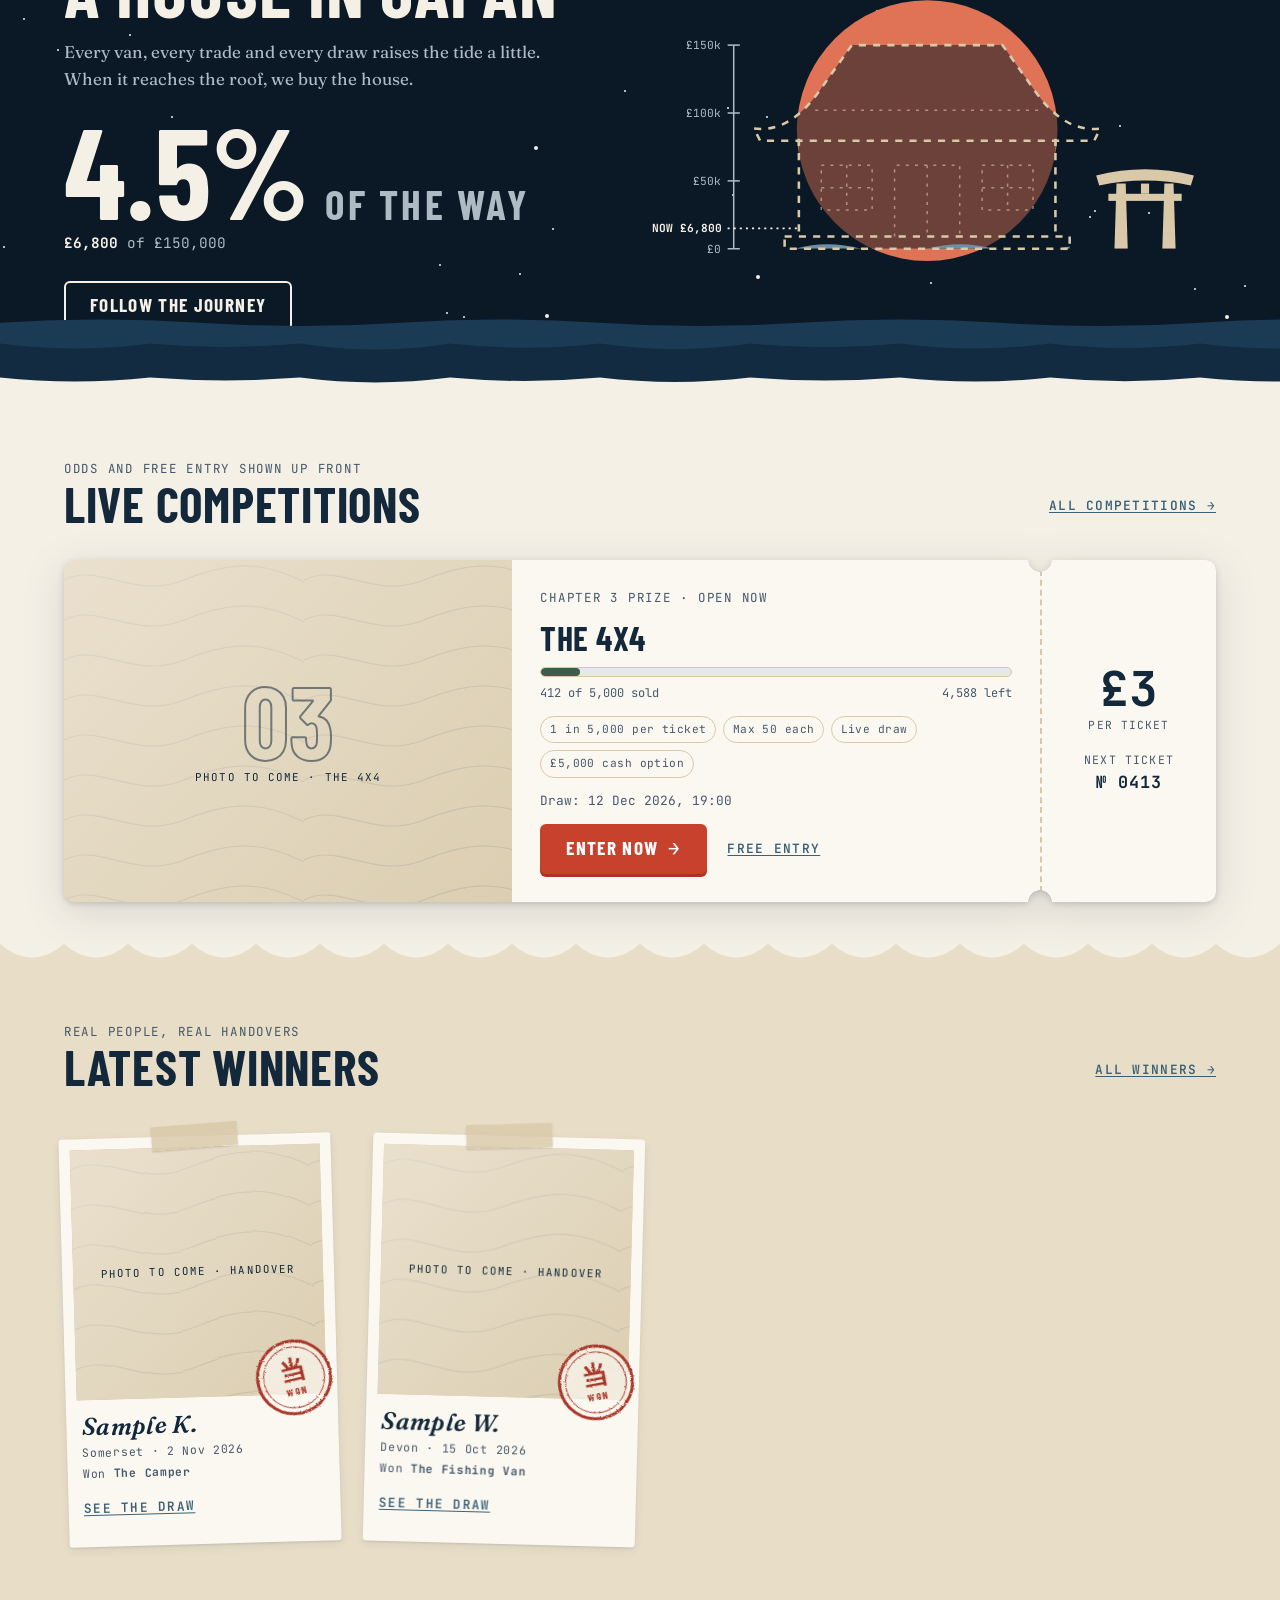
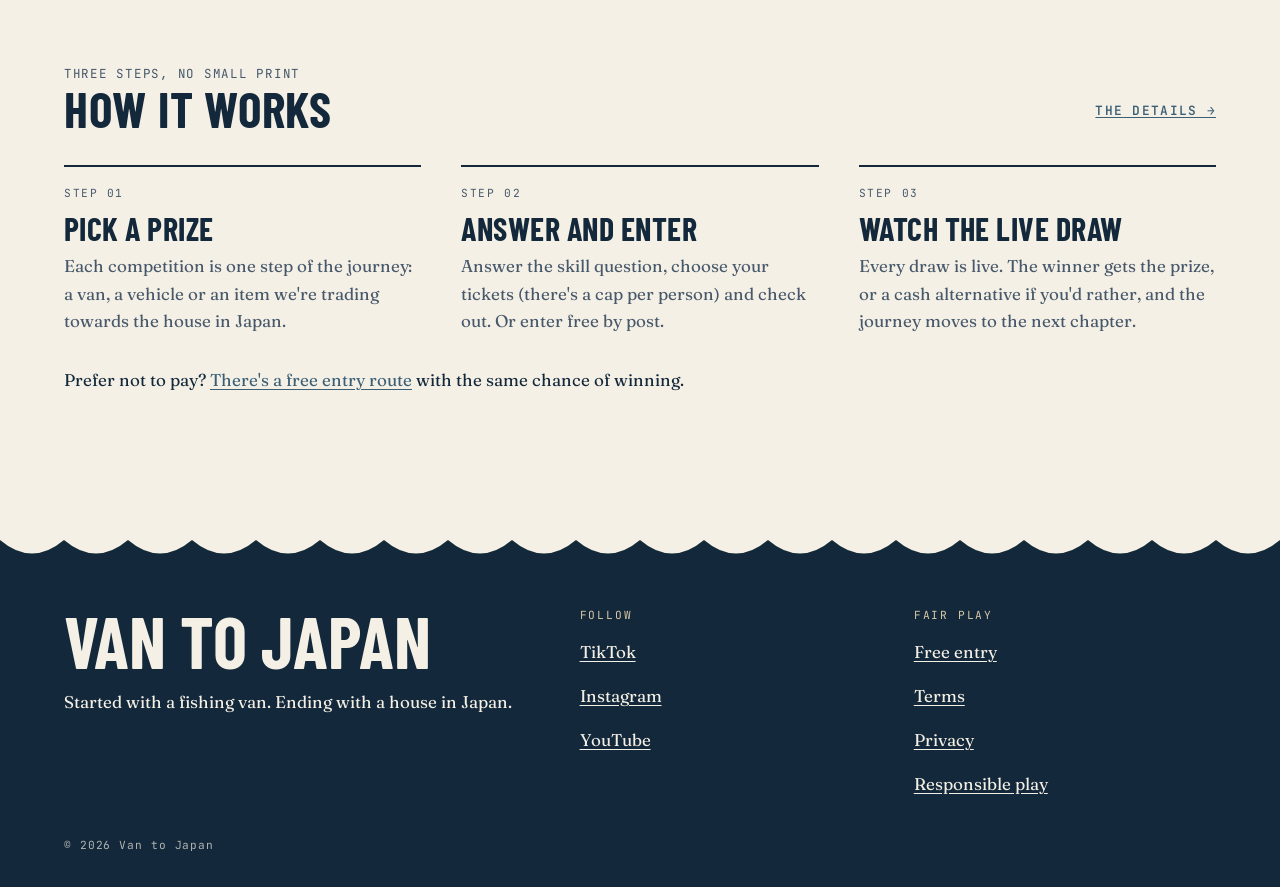
==== commit e2f1df0a: "Rebuild Van to Japan as an animated single-page site Harbour hero scene with day and night modes, a " ====
--- a/van-to-japan/index.html
+++ b/van-to-japan/index.html
@@ -4,22 +4,24 @@
 <meta charset="utf-8">
 <meta name="viewport" content="width=device-width, initial-scale=1, viewport-fit=cover">
 <title>Van to Japan</title>
-<meta name="description" content="Started with a fishing van. Ending with a house in Japan.">
+<meta name="description" content="Started with a fishing van. Ending with a house in Japan. Follow the journey and win the vans along the way.">
 <meta name="theme-color" content="#13283A">
 <link rel="icon" href="assets/favicon.svg" type="image/svg+xml">
 <link rel="preconnect" href="https://fonts.googleapis.com">
 <link rel="preconnect" href="https://fonts.gstatic.com" crossorigin>
-<link rel="stylesheet" href="https://fonts.googleapis.com/css2?family=Barlow+Condensed:wght@400;600;700&family=Fraunces:opsz,wght@9..144,400;9..144,600&family=JetBrains+Mono:wght@400;600;700&display=swap">
+<link rel="stylesheet" href="https://fonts.googleapis.com/css2?family=Barlow+Condensed:wght@400;600;700&family=Fraunces:ital,opsz,wght@0,9..144,400;0,9..144,600;1,9..144,600&family=JetBrains+Mono:wght@400;600;700&display=swap">
 <link rel="stylesheet" href="css/tokens.css">
 <link rel="stylesheet" href="css/base.css">
 <link rel="stylesheet" href="css/components.css">
+<link rel="stylesheet" href="css/scene.css">
 <script>try{var t=localStorage.getItem('vtj-theme');if(t)document.documentElement.dataset.theme=t}catch(e){}</script>
 </head>
-<body data-page="home">
+<body>
 <a class="skip" href="#app">Skip to content</a>
 <header id="site-header"></header>
 <main id="app" tabindex="-1"><noscript><div class="wrap page-head"><h1>Van to Japan</h1><p>This site needs JavaScript to show the journey.</p></div></noscript></main>
 <footer id="site-footer"></footer>
-<script src="js/app.js" defer></script>
+<script src="js/scene.js"></script>
+<script src="js/app.js"></script>
 </body>
 </html>
--- a/van-to-japan/css/tokens.css
+++ b/van-to-japan/css/tokens.css
@@ -1,4 +1,6 @@
-/* Design tokens: "Tide to Torii" */
+/* Design tokens: "Tide to Torii"
+   Layout concept: the page is one voyage. A harbour scene opens it, a dashed route runs
+   down through the chapters, and it lands at a torii and a house that fills like a tide gauge. */
 :root {
   /* Brand palette (from the design brief) */
   --colour-ink: #13283A;      /* Deep Sea */
@@ -10,31 +12,68 @@
   --colour-mist: #E6E9E8;     /* Mist */
 
   /* Derived tints, added so text pairs meet WCAG AA */
-  --colour-torii-dark: #A93423;   /* button hover */
-  --colour-tide-text: #3B6076;    /* Tide, darkened for text/links on Washi */
-  --colour-hanko: #A8372A;        /* stamp red, kept distinct from the action red */
-  --colour-ink-soft: #46586A;     /* secondary text on Washi */
-  --colour-night: #0E1E2D;        /* header/footer in dark mode */
+  --colour-torii-dark: #A93423;
+  --colour-tide-text: #3B6076;
+  --colour-hanko: #A8372A;
+  --colour-ink-soft: #46586A;
+  --colour-night: #0B1826;
 
-  /* Semantic tokens (light) */
-  --bg: var(--colour-paper);
-  --text: var(--colour-ink);
-  --muted: var(--colour-ink-soft);
+  /* Semantic tokens (light: "Day") */
+  --bg: #F5F0E6;
+  --text: #13283A;
+  --muted: #46586A;
   --surface: #FBF8F1;
   --panel: #E8DEC7;
-  --line: var(--colour-sand);
-  --link: var(--colour-tide-text);
-  --good: var(--colour-kelp);
-  --stamp: var(--colour-hanko);
-  --bar-bg: var(--colour-mist);
-  --chrome: var(--colour-ink);   /* header, footer, dark sections */
-  --chrome-text: var(--colour-paper);
-  --focus: var(--colour-tide-text);
+  --line: #D9C9A8;
+  --link: #3B6076;
+  --good: #3F5B4A;
+  --stamp: #A8372A;
+  --bar-bg: #E6E9E8;
+  --chrome: #13283A;
+  --chrome-text: #F5F0E6;
+  --focus: #3B6076;
+  --fog: rgba(110, 143, 163, .28);
+  --odo-bg: #13283A;
+  --odo-fg: #F5F0E6;
+
+  /* Scene tokens (hero illustration) */
+  --sky-1: #F5F0E6;
+  --sky-2: #F2E4CB;
+  --sky-3: #EDC7A2;
+  --sun: #E07355;
+  --sun-glow: rgba(224, 115, 85, .32);
+  --sea-1: #B4C8D2;
+  --sea-2: #7E9EB1;
+  --sea-3: #456B82;
+  --far: #9DB3BF;
+  --far-2: #5F7F92;
+  --quay: #13283A;
+  --quay-edge: #2F506B;
+  --lamp: #F3D58A;
+  --lh-body: #FBF8F1;
+  --stars: 0;
+  --gulls: visible;
+  --beam: 0;
+  --van-body: #F5F0E6;
+  --van-band: #3F5B4A;
+  --van-glass: #2F506B;
+  --van-wheel: #0B1826;
+  --van-line: #13283A;
+  --van-lamp: #F3D58A;
+
+  /* Destination band: always night, in both themes */
+  --dest-bg: #0B1826;
+  --dest-text: #F5F0E6;
+  --dest-muted: #AEBBC4;
+  --dest-sun: #E07355;
+  --dest-tide: #6E8FA3;
+  --dest-line: #D9C9A8;
 
   /* Type */
   --font-display: 'Barlow Condensed', 'Archivo Narrow', 'Arial Narrow', Impact, sans-serif;
   --font-body: 'Fraunces', 'Source Serif 4', Georgia, 'Times New Roman', serif;
   --font-mono: 'JetBrains Mono', 'IBM Plex Mono', ui-monospace, 'SF Mono', Menlo, Consolas, monospace;
+  --font-jp: 'Hiragino Mincho ProN', 'Yu Mincho', 'Noto Serif JP', 'Noto Serif CJK JP', serif;
 
   /* Spacing, radius, shadow */
   --space-1: .25rem;
@@ -43,49 +82,49 @@
   --space-4: 1rem;
   --space-5: 1.5rem;
   --space-6: 2rem;
-  --space-7: 3rem;
-  --space-8: 4.5rem;
+  --space-7: 3.5rem;
+  --space-8: 5.5rem;
   --radius: 10px;
   --radius-sm: 6px;
-  --shadow-1: 0 1px 2px rgba(19, 40, 58, .12), 0 2px 8px rgba(19, 40, 58, .08);
-  --shadow-2: 0 4px 18px rgba(19, 40, 58, .18);
-  --measure: 66ch;
+  --shadow-1: 0 1px 2px rgba(19, 40, 58, .12), 0 3px 10px rgba(19, 40, 58, .08);
+  --shadow-2: 0 10px 30px rgba(19, 40, 58, .2);
+  --measure: 62ch;
   --wrap: 72rem;
-  --ease: 180ms ease-out;
+  --ease: 200ms cubic-bezier(.2, .7, .2, 1);
 }
 
 /* Dark mode: "Night Fishing" */
-:root[data-theme="dark"] {
-  --bg: var(--colour-ink);
-  --text: var(--colour-paper);
-  --muted: #B7C2C9;
-  --surface: #1A3349;
-  --panel: #21405A;
-  --line: #3A566F;
-  --link: #9CC0D4;
-  --good: #9FC2AC;
-  --stamp: #E8826F;
-  --bar-bg: #2C4861;
-  --chrome: var(--colour-night);
-  --focus: #9CC0D4;
-  --shadow-1: 0 1px 2px rgba(0, 0, 0, .4);
-  --shadow-2: 0 4px 18px rgba(0, 0, 0, .5);
-}
 @media (prefers-color-scheme: dark) {
   :root:not([data-theme="light"]) {
-    --bg: var(--colour-ink);
-    --text: var(--colour-paper);
-    --muted: #B7C2C9;
-    --surface: #1A3349;
-    --panel: #21405A;
-    --line: #3A566F;
-    --link: #9CC0D4;
-    --good: #9FC2AC;
-    --stamp: #E8826F;
-    --bar-bg: #2C4861;
-    --chrome: var(--colour-night);
-    --focus: #9CC0D4;
-    --shadow-1: 0 1px 2px rgba(0, 0, 0, .4);
-    --shadow-2: 0 4px 18px rgba(0, 0, 0, .5);
+    color-scheme: dark;
+    --bg: #13283A; --text: #F5F0E6; --muted: #B7C2C9; --surface: #1A3349; --panel: #1D3A52;
+    --line: #3A566F; --link: #9CC0D4; --good: #9FC2AC; --stamp: #E8826F; --bar-bg: #2C4861;
+    --chrome: #0B1826; --focus: #9CC0D4; --fog: rgba(156, 192, 212, .16);
+    --odo-bg: #0B1826; --odo-fg: #F5F0E6;
+    --sky-1: #081421; --sky-2: #0E2236; --sky-3: #1B3B55;
+    --sun: #EFE7D3; --sun-glow: rgba(239, 231, 211, .22);
+    --sea-1: #21455F; --sea-2: #19364D; --sea-3: #122B40;
+    --far: #2A4C66; --far-2: #47708F;
+    --quay: #040B12; --quay-edge: #17324A; --lamp: #FFE08A; --lh-body: #C9C4B6;
+    --stars: 1; --beam: .5; --gulls: hidden;
+    --van-body: #D9D3C5; --van-band: #2F4739;
+    --shadow-1: 0 1px 2px rgba(0, 0, 0, .4), 0 3px 10px rgba(0, 0, 0, .25);
+    --shadow-2: 0 10px 30px rgba(0, 0, 0, .5);
   }
 }
+:root[data-theme="dark"] {
+  color-scheme: dark;
+  --bg: #13283A; --text: #F5F0E6; --muted: #B7C2C9; --surface: #1A3349; --panel: #1D3A52;
+  --line: #3A566F; --link: #9CC0D4; --good: #9FC2AC; --stamp: #E8826F; --bar-bg: #2C4861;
+  --chrome: #0B1826; --focus: #9CC0D4; --fog: rgba(156, 192, 212, .16);
+  --odo-bg: #0B1826; --odo-fg: #F5F0E6;
+  --sky-1: #081421; --sky-2: #0E2236; --sky-3: #1B3B55;
+  --sun: #EFE7D3; --sun-glow: rgba(239, 231, 211, .22);
+  --sea-1: #21455F; --sea-2: #19364D; --sea-3: #122B40;
+  --far: #2A4C66; --far-2: #47708F;
+  --quay: #040B12; --quay-edge: #17324A; --lamp: #FFE08A; --lh-body: #C9C4B6;
+  --stars: 1; --beam: .5; --gulls: hidden;
+  --van-body: #D9D3C5; --van-band: #2F4739;
+  --shadow-1: 0 1px 2px rgba(0, 0, 0, .4), 0 3px 10px rgba(0, 0, 0, .25);
+  --shadow-2: 0 10px 30px rgba(0, 0, 0, .5);
+}
--- a/van-to-japan/css/base.css
+++ b/van-to-japan/css/base.css
@@ -1,6 +1,6 @@
 /* Reset, typography, layout primitives, textures */
 *, *::before, *::after { box-sizing: border-box; }
-html { -webkit-text-size-adjust: 100%; scroll-behavior: smooth; }
+html { -webkit-text-size-adjust: 100%; }
 body {
   margin: 0;
   background: var(--bg);
@@ -11,6 +11,8 @@
   min-height: 100vh;
   display: flex;
   flex-direction: column;
+  overflow-x: clip;
+  transition: background-color .5s ease, color .5s ease;
 }
 main { flex: 1; outline: none; }
 img, svg, video { max-width: 100%; display: block; }
@@ -20,64 +22,88 @@
 p { margin: 0 0 1em; max-width: var(--measure); }
 h1, h2, h3, h4 {
   font-family: var(--font-display);
-  line-height: 1.05;
-  letter-spacing: .02em;
+  line-height: 1;
+  letter-spacing: .015em;
   margin: 0 0 var(--space-3);
   font-weight: 700;
+  text-wrap: balance;
 }
-h1 { font-size: clamp(2.4rem, 7vw, 4.25rem); text-transform: uppercase; }
-h2 { font-size: clamp(1.7rem, 4vw, 2.5rem); text-transform: uppercase; }
-h3 { font-size: 1.5rem; }
-.mono, .num { font-family: var(--font-mono); font-variant-numeric: tabular-nums; }
+h1 { font-size: clamp(2.8rem, 9vw, 5rem); text-transform: uppercase; }
+h2 { font-size: clamp(2rem, 5vw, 3.1rem); text-transform: uppercase; }
+h3 { font-size: 1.6rem; }
+.mono { font-family: var(--font-mono); font-variant-numeric: tabular-nums; }
 .eyebrow {
-  font-family: var(--font-display);
+  font-family: var(--font-mono);
   text-transform: uppercase;
-  letter-spacing: .12em;
-  font-size: .95rem;
+  letter-spacing: .14em;
+  font-size: .78rem;
   color: var(--muted);
-  margin: 0 0 var(--space-2);
+  margin: 0 0 var(--space-3);
 }
-.lede { font-size: 1.25rem; line-height: 1.5; }
+.lede { font-size: clamp(1.15rem, 2.4vw, 1.35rem); line-height: 1.5; }
 .muted { color: var(--muted); }
-.wrap { width: min(100% - 2rem, var(--wrap)); margin-inline: auto; }
-.section { padding-block: var(--space-7); }
+.wrap {
+  width: 100%;
+  max-width: calc(var(--wrap) + 32px);
+  margin-inline: auto;
+  padding-left: max(16px, env(safe-area-inset-left, 0px));
+  padding-right: max(16px, env(safe-area-inset-right, 0px));
+}
+.section { padding-block: var(--space-7); position: relative; }
 .section--tight { padding-block: var(--space-6); }
-.section__head { display: flex; flex-wrap: wrap; align-items: baseline; justify-content: space-between; gap: var(--space-3); margin-bottom: var(--space-5); }
+.section__head { display: flex; flex-wrap: wrap; align-items: flex-end; justify-content: space-between; gap: var(--space-2) var(--space-5); margin-bottom: var(--space-6); }
 .section__head h2 { margin: 0; }
-.stack > * + * { margin-top: var(--space-4); }
+.section__head p { margin: .5rem 0 0; color: var(--muted); }
+.stack { display: grid; gap: var(--space-4); }
+.stack > * { margin: 0; }
 .sr-only {
   position: absolute; width: 1px; height: 1px; margin: -1px; padding: 0;
   overflow: hidden; clip: rect(0 0 0 0); white-space: nowrap; border: 0;
 }
 .skip {
-  position: absolute; left: .5rem; top: -4rem; z-index: 100;
+  position: absolute; left: .5rem; top: -5rem; z-index: 100;
   background: var(--colour-paper); color: var(--colour-ink);
   padding: .75rem 1rem; border-radius: var(--radius-sm);
 }
 .skip:focus { top: .5rem; }
 
+/* Safe-area band above the sticky header (zero height in a normal browser) */
+body::before {
+  content: ""; position: fixed; inset: 0 0 auto; height: env(safe-area-inset-top, 0px);
+  z-index: 80; background: var(--chrome);
+}
 /* Paper grain over the whole page */
-body::before {
-  content: ""; position: fixed; inset: 0; z-index: 0; pointer-events: none; opacity: .06;
+body::after {
+  content: ""; position: fixed; inset: 0; z-index: 90; pointer-events: none; opacity: .055;
   background-image: url("data:image/svg+xml,%3Csvg xmlns='http://www.w3.org/2000/svg' width='160' height='160'%3E%3Cfilter id='n'%3E%3CfeTurbulence type='fractalNoise' baseFrequency='.8' numOctaves='2' stitchTiles='stitch'/%3E%3CfeColorMatrix values='0 0 0 0 0 0 0 0 0 0 0 0 0 0 0 0 0 0 .6 0'/%3E%3C/filter%3E%3Crect width='100%25' height='100%25' filter='url(%23n)'/%3E%3C/svg%3E");
 }
-body > * { position: relative; z-index: 1; }
 
 /* Sea-chart contour lines as a faint section background */
 .contours {
-  background-image: url("data:image/svg+xml,%3Csvg xmlns='http://www.w3.org/2000/svg' width='480' height='240' fill='none' stroke='%236E8FA3' stroke-opacity='.22' stroke-width='1.2'%3E%3Cpath d='M0 40C70 5 140 80 240 40S400 5 480 45'/%3E%3Cpath d='M0 80C70 45 140 120 240 80S400 45 480 85'/%3E%3Cpath d='M0 120C70 85 140 160 240 120S400 85 480 125'/%3E%3Cpath d='M0 160C70 125 140 200 240 160S400 125 480 165'/%3E%3Cpath d='M0 200C70 165 140 240 240 200S400 165 480 205'/%3E%3C/svg%3E");
+  background-image: url("data:image/svg+xml,%3Csvg xmlns='http://www.w3.org/2000/svg' width='480' height='240' fill='none' stroke='%236E8FA3' stroke-opacity='.2' stroke-width='1.2'%3E%3Cpath d='M0 40C70 5 140 80 240 40S400 5 480 45'/%3E%3Cpath d='M0 80C70 45 140 120 240 80S400 45 480 85'/%3E%3Cpath d='M0 120C70 85 140 160 240 120S400 85 480 125'/%3E%3Cpath d='M0 160C70 125 140 200 240 160S400 125 480 165'/%3E%3Cpath d='M0 200C70 165 140 240 240 200S400 165 480 205'/%3E%3C/svg%3E");
   background-size: 480px 240px;
 }
-.panel-bg { background-color: var(--panel); }
+.band { background-color: var(--panel); position: relative; }
 
-/* Rope-style divider */
-.rope {
-  height: 8px; border: 0; margin: 0;
-  background: repeating-linear-gradient(115deg, var(--line) 0 6px, transparent 6px 12px);
-  opacity: .9;
+/* Scalloped wave edge on top of a band. The edge drifts sideways like a slow tide. */
+.wave-edge { position: relative; }
+.wave-edge::before {
+  content: ""; position: absolute; left: 0; right: 0; top: -17px; height: 18px;
+  background-color: var(--edge, var(--panel));
+  -webkit-mask: url("data:image/svg+xml,%3Csvg xmlns='http://www.w3.org/2000/svg' width='64' height='18'%3E%3Cpath d='M0 18V3Q32 30 64 3V18Z'/%3E%3C/svg%3E") repeat-x 0 0 / 64px 18px;
+  mask: url("data:image/svg+xml,%3Csvg xmlns='http://www.w3.org/2000/svg' width='64' height='18'%3E%3Cpath d='M0 18V3Q32 30 64 3V18Z'/%3E%3C/svg%3E") repeat-x 0 0 / 64px 18px;
+  animation: edge-drift 7s linear infinite;
 }
+@keyframes edge-drift { to { -webkit-mask-position: 64px 0; mask-position: 64px 0; } }
+
+/* Route change */
+@view-transition { navigation: auto; }
+::view-transition-old(root) { animation: vt-out .22s ease-in both; }
+::view-transition-new(root) { animation: vt-in .34s cubic-bezier(.2, .7, .2, 1) both; }
+@keyframes vt-out { to { opacity: 0; transform: translateY(-10px); } }
+@keyframes vt-in { from { opacity: 0; transform: translateY(14px); } }
 
 @media (prefers-reduced-motion: reduce) {
-  html { scroll-behavior: auto; }
   *, *::before, *::after { animation: none !important; transition: none !important; }
+  ::view-transition-old(root), ::view-transition-new(root) { animation: none !important; }
 }
--- a/van-to-japan/css/components.css
+++ b/van-to-japan/css/components.css
@@ -2,262 +2,305 @@
 
 /* ---------- Buttons ---------- */
 .btn {
-  display: inline-flex; align-items: center; justify-content: center; gap: .5rem;
-  min-height: 48px; padding: 0 1.4rem; border-radius: var(--radius-sm);
-  border: 2px solid currentColor; background: transparent; color: inherit;
-  font-family: var(--font-display); font-weight: 700; font-size: 1.15rem;
-  letter-spacing: .06em; text-transform: uppercase; text-decoration: none; cursor: pointer;
+  display: inline-flex; align-items: center; justify-content: center; gap: .6rem;
+  min-height: 50px; padding: 0 1.5rem; border-radius: var(--radius-sm);
+  border: 2px solid currentColor; background: transparent; color: var(--text);
+  font-family: var(--font-display); font-weight: 700; font-size: 1.2rem;
+  letter-spacing: .07em; text-transform: uppercase; text-decoration: none; cursor: pointer; white-space: nowrap;
   transition: transform var(--ease), background-color var(--ease), box-shadow var(--ease);
 }
-.btn:hover { text-decoration: none; }
-.btn--action { background: var(--colour-torii); border-color: var(--colour-torii); color: #fff; }
-.btn--action:hover { background: var(--colour-torii-dark); border-color: var(--colour-torii-dark); }
-.btn--action[disabled], .btn[aria-disabled="true"] { background: var(--bar-bg); border-color: var(--line); color: var(--muted); cursor: not-allowed; }
-.btn--secondary { color: var(--text); }
-.btn--secondary:hover { background: color-mix(in srgb, currentColor 10%, transparent); }
+.btn:hover { text-decoration: none; transform: translateY(-2px); }
+.btn:active { transform: translateY(1px); }
+.btn--action { background: var(--colour-torii); border-color: var(--colour-torii); color: #fff; box-shadow: 0 3px 0 var(--colour-torii-dark); }
+.btn--action:hover { background: var(--colour-torii-dark); border-color: var(--colour-torii-dark); box-shadow: 0 5px 0 #7d2619; }
+.btn--action:active { box-shadow: 0 1px 0 #7d2619; }
+.btn--action::after { content: "→"; font-family: var(--font-mono); transition: transform var(--ease); }
+.btn--action:hover::after { transform: translateX(4px); }
+.btn--ghost:hover { background: color-mix(in srgb, currentColor 10%, transparent); }
 .btn--block { width: 100%; }
-.text-link { display: inline-flex; align-items: center; min-height: 44px; font-family: var(--font-display); text-transform: uppercase; letter-spacing: .06em; font-size: 1.05rem; font-weight: 600; }
+.text-link { display: inline-flex; align-items: center; min-height: 44px; font-family: var(--font-mono); text-transform: uppercase; letter-spacing: .1em; font-size: .8rem; font-weight: 600; white-space: nowrap; }
 
 /* ---------- Header, nav, progress strip ---------- */
-.site-header { background: var(--chrome); color: var(--chrome-text); position: sticky; top: 0; z-index: 60; }
+.site-header { background: var(--chrome); color: var(--chrome-text); position: sticky; top: env(safe-area-inset-top, 0px); z-index: 60; transition: background-color .5s; }
 .site-header a { color: var(--chrome-text); }
 .site-header :focus-visible { outline-color: var(--colour-paper); }
-.site-header__bar { display: flex; flex-wrap: wrap; align-items: center; justify-content: space-between; gap: 0 var(--space-2); min-height: 60px; }
-.brand { display: inline-flex; align-items: center; gap: .6rem; text-decoration: none; min-height: 44px; }
-.brand__name { font-family: var(--font-display); font-weight: 700; font-size: 1.2rem; letter-spacing: .05em; text-transform: uppercase; white-space: nowrap; }
-@media (min-width: 40rem) { .brand__name { font-size: 1.6rem; } }
-.site-header__tools { display: flex; align-items: center; gap: .25rem; }
-.free-link { white-space: nowrap; font-family: var(--font-display); text-transform: uppercase; letter-spacing: .06em; font-size: .9rem; min-height: 44px; display: inline-flex; align-items: center; padding-inline: .4rem; }
+.bar-outer { position: relative; }
+.bar { display: flex; align-items: center; gap: .35rem; min-height: 56px; }
+.brand { display: inline-flex; align-items: center; gap: .55rem; text-decoration: none; min-height: 44px; margin-right: auto; }
+.brand svg { flex: none; }
+.brand__name { font-family: var(--font-display); font-weight: 700; font-size: 1.15rem; letter-spacing: .06em; text-transform: uppercase; white-space: nowrap; }
+.free-link { white-space: nowrap; font-family: var(--font-mono); text-transform: uppercase; letter-spacing: .08em; font-size: .7rem; min-height: 44px; display: inline-flex; align-items: center; padding-inline: .35rem; }
 .icon-btn {
-  min-height: 44px; min-width: 44px; padding: 0 .6rem; background: transparent; color: var(--chrome-text);
-  border: 1px solid rgba(245, 240, 230, .4); border-radius: var(--radius-sm); cursor: pointer;
-  font-family: var(--font-display); text-transform: uppercase; letter-spacing: .08em; font-size: .95rem;
+  min-height: 44px; min-width: 44px; padding: 0; display: inline-grid; place-items: center; background: transparent; color: var(--chrome-text);
+  border: 1px solid rgba(245, 240, 230, .3); border-radius: var(--radius-sm); cursor: pointer; font-size: 1.1rem;
+  transition: background-color var(--ease), transform var(--ease);
 }
 .icon-btn:hover { background: rgba(245, 240, 230, .12); }
-.nav { display: none; flex-direction: column; border-top: 1px solid rgba(245, 240, 230, .2); }
+#theme-toggle span { display: block; transition: transform .6s cubic-bezier(.2, .7, .2, 1); }
+#theme-toggle:hover span { transform: rotate(40deg); }
+.nav { display: none; position: absolute; left: 0; right: 0; top: 100%; z-index: 5; flex-direction: column; background: var(--chrome); padding: .25rem 0 .75rem; border-top: 1px solid rgba(245, 240, 230, .15); box-shadow: 0 14px 24px rgba(0, 0, 0, .3); }
 .nav.is-open { display: flex; }
 .nav a {
-  display: flex; align-items: center; min-height: 48px; padding-inline: 1rem; text-decoration: none;
-  font-family: var(--font-display); text-transform: uppercase; letter-spacing: .08em; font-size: 1.15rem;
+  display: flex; align-items: center; min-height: 50px; text-decoration: none;
+  padding-left: max(16px, env(safe-area-inset-left, 0px)); padding-right: max(16px, env(safe-area-inset-right, 0px));
+  font-family: var(--font-display); text-transform: uppercase; letter-spacing: .1em; font-size: 1.25rem;
 }
 .nav a:hover { background: rgba(245, 240, 230, .1); }
 .nav a[aria-current="page"] { box-shadow: inset 4px 0 0 var(--colour-sand); font-weight: 700; }
-.site-header__nav-wrap { width: 100%; }
 @media (min-width: 60rem) {
+  .brand__name { font-size: 1.5rem; }
+  .free-link { font-size: .75rem; padding-inline: .75rem; }
   .menu-btn { display: none; }
-  .nav { display: flex; flex-direction: row; border: 0; gap: .25rem; }
-  .nav a { padding-inline: .9rem; font-size: 1.05rem; border-radius: var(--radius-sm); }
-  .nav a[aria-current="page"] { box-shadow: inset 0 -3px 0 var(--colour-sand); border-radius: 0; }
-  .site-header__nav-wrap { width: auto; }
-}
-.progress-strip {
-  display: grid; grid-template-columns: 1fr; gap: .25rem .75rem; align-items: center;
-  background: var(--panel); color: var(--text) !important; text-decoration: none;
-  padding: .5rem 1rem; border-bottom: 1px solid var(--line); font-size: .85rem;
-}
-.progress-strip:hover { text-decoration: underline; }
-.progress-strip .mono { font-size: .8rem; }
-.progress-strip__inner { width: min(100% - 0rem, var(--wrap)); margin-inline: auto; display: flex; flex-wrap: wrap; gap: .25rem 1rem; align-items: center; }
-.progress-strip .meter { flex: 1 1 8rem; height: 8px; min-width: 6rem; }
-.progress-strip strong { font-family: var(--font-display); text-transform: uppercase; letter-spacing: .08em; font-size: .95rem; }
+  .nav { display: flex; position: static; flex-direction: row; padding: 0; border: 0; box-shadow: none; margin-right: .5rem; }
+  .nav a { padding-inline: .85rem; font-size: 1.05rem; min-height: 56px; position: relative; }
+  .nav a:hover { background: transparent; }
+  .nav a::after { content: ""; position: absolute; left: .85rem; right: .85rem; bottom: 12px; height: 2px; background: var(--colour-sand); transform: scaleX(0); transform-origin: left; transition: transform var(--ease); }
+  .nav a:hover::after, .nav a[aria-current="page"]::after { transform: scaleX(1); }
+  .nav a[aria-current="page"] { box-shadow: none; }
+}
+.strip { display: block; background: var(--panel); color: var(--text) !important; text-decoration: none; border-bottom: 1px solid var(--line); transition: background-color .5s; }
+.strip__in { display: flex; align-items: center; gap: .9rem; min-height: 36px; }
+.strip__now { font-family: var(--font-mono); text-transform: uppercase; letter-spacing: .1em; font-size: .7rem; white-space: nowrap; overflow: hidden; text-overflow: ellipsis; min-width: 0; flex: 0 1 auto; }
+.strip__route { flex: 1 1 4rem; min-width: 3.5rem; height: 22px; position: relative; }
+.strip__route::before { content: ""; position: absolute; left: 0; right: 18px; top: 60%; border-top: 2px dotted var(--colour-tide); }
+.strip__route::after { content: ""; position: absolute; left: 0; width: var(--p); top: 60%; border-top: 2px solid var(--text); }
+.strip__van { position: absolute; top: 60%; left: var(--p); width: 27px; height: 16px; translate: -50% -92%; overflow: visible; transition: left 1.6s cubic-bezier(.2, .7, .2, 1); }
+.strip__torii { position: absolute; right: 0; top: 60%; width: 14px; height: 12px; translate: 0 -78%; color: var(--muted); }
+.strip__sum { font-family: var(--font-mono); white-space: nowrap; font-size: .7rem; }
+.strip:hover .strip__now { text-decoration: underline; }
 
 /* ---------- Mobile bottom bar ---------- */
 .mobile-bar {
   position: fixed; left: 0; right: 0; bottom: 0; z-index: 70; display: grid; grid-template-columns: 1fr 1fr; gap: .5rem;
-  padding: .6rem .75rem calc(.6rem + env(safe-area-inset-bottom)); background: var(--chrome); color: var(--chrome-text);
-  border-top: 1px solid rgba(245, 240, 230, .25);
-}
-.mobile-bar .btn--secondary { color: var(--chrome-text); }
+  padding: .6rem max(12px, env(safe-area-inset-right, 0px)) calc(.6rem + env(safe-area-inset-bottom, 0px)) max(12px, env(safe-area-inset-left, 0px));
+  background: var(--chrome); color: var(--chrome-text); border-top: 1px solid rgba(245, 240, 230, .2);
+  transition: transform .35s cubic-bezier(.2, .7, .2, 1);
+}
+.mobile-bar.is-hidden { transform: translateY(110%); }
+.mobile-bar .btn { font-size: 1.05rem; padding: 0 .5rem; min-height: 48px; }
+.mobile-bar .btn--ghost { color: var(--chrome-text); }
 @media (min-width: 48rem) { .mobile-bar { display: none; } }
-@media (max-width: 47.99rem) { body { padding-bottom: 4.75rem; } }
+@media (max-width: 47.99rem) { .site-footer { padding-bottom: 6rem !important; } }
 
 /* ---------- Photo / placeholder ---------- */
-.photo { position: relative; overflow: hidden; background: var(--colour-mist); aspect-ratio: 4 / 3; }
+.photo { position: relative; overflow: hidden; background: var(--colour-sand); aspect-ratio: 16 / 10; max-width: 100%; }
 .photo img { width: 100%; height: 100%; object-fit: cover; }
 .ph {
-  width: 100%; height: 100%; min-height: 100%; display: grid; place-items: center; text-align: center; padding: 1rem;
-  color: var(--colour-ink); font-family: var(--font-mono); font-size: .75rem; letter-spacing: .04em;
+  position: absolute; inset: 0; display: grid; place-items: center; align-content: center; gap: .35rem; text-align: center; padding: 1rem; color: var(--colour-ink);
   background-color: var(--colour-sand);
-  background-image: linear-gradient(135deg, rgba(245, 240, 230, .55), rgba(230, 233, 232, .2)),
-    url("data:image/svg+xml,%3Csvg xmlns='http://www.w3.org/2000/svg' width='240' height='120' fill='none' stroke='%2313283A' stroke-opacity='.14' stroke-width='1.2'%3E%3Cpath d='M0 20C35 2 70 40 120 20S200 2 240 22'/%3E%3Cpath d='M0 60C35 42 70 80 120 60S200 42 240 62'/%3E%3Cpath d='M0 100C35 82 70 120 120 100S200 82 240 102'/%3E%3C/svg%3E");
-}
+  background-image: linear-gradient(135deg, rgba(245, 240, 230, .6), rgba(230, 233, 232, .15)),
+    url("data:image/svg+xml,%3Csvg xmlns='http://www.w3.org/2000/svg' width='240' height='120' fill='none' stroke='%2313283A' stroke-opacity='.13' stroke-width='1.2'%3E%3Cpath d='M0 20C35 2 70 40 120 20S200 2 240 22'/%3E%3Cpath d='M0 60C35 42 70 80 120 60S200 42 240 62'/%3E%3Cpath d='M0 100C35 82 70 120 120 100S200 82 240 102'/%3E%3C/svg%3E");
+}
+.ph__num { font-family: var(--font-display); font-weight: 700; font-size: clamp(3.5rem, 30cqw, 6.5rem); line-height: .85; color: transparent; -webkit-text-stroke: 2px rgba(19, 40, 58, .55); }
+.ph__label { font-family: var(--font-mono); font-size: .68rem; letter-spacing: .1em; text-transform: uppercase; }
+.photo { container-type: inline-size; }
 
 /* ---------- Stamp (hanko) ---------- */
 .stamp {
-  display: inline-grid; place-content: center; text-align: center; width: 64px; height: 64px; border-radius: 50%;
-  border: 3px double var(--stamp); color: var(--stamp); background: color-mix(in srgb, var(--surface) 70%, transparent);
-  font-family: var(--font-display); text-transform: uppercase; line-height: 1; transform: rotate(-10deg);
-  transition: transform 220ms cubic-bezier(.2, .9, .3, 1.3), opacity 220ms ease-out;
-}
-.stamp__n { font-size: 1.35rem; font-weight: 700; }
-.stamp__t { font-size: .68rem; letter-spacing: .14em; }
-.js .stamp-anim:not(.in-view) .stamp { opacity: 0; transform: scale(1.7) rotate(-10deg); }
-
-/* ---------- Chapter cards & timeline ---------- */
-.timeline { list-style: none; margin: 0; padding: 0; display: grid; gap: 1.25rem; }
-.timeline > li { position: relative; padding-left: 1.6rem; }
-.timeline > li::before { content: ""; position: absolute; left: .5rem; top: 0; bottom: -1.25rem; border-left: 2px dashed var(--colour-tide); }
-.timeline > li:last-child::before { bottom: 0; }
-.timeline > li::after { content: ""; position: absolute; left: 0; top: 1.1rem; width: 1.1rem; height: 1.1rem; border-radius: 50%; background: var(--bg); border: 3px solid var(--colour-tide); }
-.timeline > li.is-done::after { background: var(--good); border-color: var(--good); }
-.timeline > li.is-now::after { background: var(--text); border-color: var(--text); }
-@media (min-width: 60rem) {
-  .timeline--scroll { display: flex; overflow-x: auto; scroll-snap-type: x proximity; gap: 1.25rem; padding: 1.75rem .25rem 1rem; }
-  .timeline--scroll > li { flex: 0 0 18rem; scroll-snap-align: start; padding: 0; }
-  .timeline--scroll > li::before { left: 0; right: -1.25rem; top: -1rem; bottom: auto; border-left: 0; border-top: 2px dashed var(--colour-tide); }
-  .timeline--scroll > li:last-child::before { right: 0; }
-  .timeline--scroll > li::after { left: 0; top: -1.45rem; }
-}
-.card { background: var(--surface); border: 1px solid var(--line); border-radius: var(--radius); overflow: hidden; box-shadow: var(--shadow-1); transition: transform var(--ease), box-shadow var(--ease); }
-@media (hover: hover) { .card--link:hover { transform: translateY(-3px); box-shadow: var(--shadow-2); } }
-.chapter-card { position: relative; height: 100%; display: flex; flex-direction: column; }
-.chapter-card__link { color: inherit; text-decoration: none; display: flex; flex-direction: column; height: 100%; }
-.chapter-card__media { position: relative; }
-.chapter-card__media .stamp { position: absolute; top: .75rem; right: .75rem; }
-.chapter-card__body { padding: 1rem 2.4rem 1.1rem 1rem; position: relative; flex: 1; }
-.chapter-card__body h3 { margin-bottom: .35rem; }
-.chapter-card__kanji { position: absolute; top: .9rem; right: .8rem; writing-mode: vertical-rl; font-size: .9rem; letter-spacing: .3em; color: var(--muted); }
-.tag { display: inline-block; font-family: var(--font-mono); font-size: .75rem; letter-spacing: .08em; text-transform: uppercase; padding: .2rem .55rem; border-radius: 99px; background: var(--text); color: var(--bg); }
-.chapter-card__media .tag { position: absolute; top: .75rem; left: .75rem; }
-.values { font-family: var(--font-mono); font-size: .9rem; color: var(--muted); margin: 0; }
-.values b { color: var(--text); font-weight: 600; }
-.chapter-card.is-upcoming, .chapter-card.is-mystery { background: transparent; border-style: dashed; box-shadow: none; }
-.chapter-card.is-upcoming .photo, .chapter-card.is-mystery .photo { background: var(--bar-bg); display: grid; place-items: center; }
-.mystery-mark { font-family: var(--font-display); font-size: 6rem; font-weight: 700; color: var(--line); line-height: 1; }
-.chapter-card.is-japan { background: transparent; border: 2px dashed var(--line); box-shadow: none; opacity: .85; }
-.chapter-card.is-japan .photo { background: var(--bar-bg); display: grid; place-items: center; color: var(--muted); }
-.torii { width: 5.5rem; height: auto; color: var(--muted); }
-
-/* ---------- Meter & counter ---------- */
-.meter { height: 14px; background: var(--bar-bg); border-radius: 99px; overflow: hidden; border: 1px solid var(--line); }
-.meter__fill { height: 100%; width: var(--pct, 0%); background: var(--good); border-radius: 99px; min-width: 6px; }
-.meter-block { display: grid; gap: .5rem; }
-.meter-block__row { display: flex; justify-content: space-between; gap: 1rem; flex-wrap: wrap; font-family: var(--font-mono); font-size: .9rem; }
-.meter-block__row span:first-child { font-family: var(--font-display); text-transform: uppercase; letter-spacing: .1em; font-size: 1rem; }
-.counter { display: grid; grid-template-columns: repeat(2, 1fr); gap: 1rem; margin: 0; }
-@media (min-width: 40rem) { .counter { grid-template-columns: repeat(4, 1fr); } }
-.counter div { border-left: 3px solid var(--colour-tide); padding-left: .75rem; }
-.counter dt { font-family: var(--font-display); text-transform: uppercase; letter-spacing: .1em; font-size: .95rem; color: var(--muted); order: 2; }
-.counter dd { margin: 0; font-family: var(--font-mono); font-size: 2rem; font-weight: 700; line-height: 1.1; }
-.counter div { display: flex; flex-direction: column; }
-.progress-panel { padding: var(--space-5); border-radius: var(--radius); background: var(--panel); border: 1px solid var(--line); display: grid; gap: var(--space-5); }
-
-/* ---------- Route map ---------- */
-.route-map { margin: 0; }
+  display: inline-grid; place-content: center; justify-items: center; width: 76px; height: 76px; border-radius: 50%;
+  border: 3px solid var(--stamp); outline: 1.5px solid var(--stamp); outline-offset: -8px; color: var(--stamp);
+  background: color-mix(in srgb, var(--surface) 60%, transparent); line-height: 1; rotate: -12deg; filter: url(#ink);
+}
+.stamp__k { font-family: var(--font-jp); font-size: 1.65rem; font-weight: 700; }
+.stamp__t { font-family: var(--font-display); font-weight: 700; text-transform: uppercase; font-size: .62rem; letter-spacing: .16em; margin-top: 3px; }
+.stamp.is-waiting { opacity: 0; }
+.stamp.is-pressing { animation: stamp-press .55s cubic-bezier(.2, 1.5, .4, 1) both; }
+@keyframes stamp-press { 0% { opacity: 0; scale: 2.5; } 55% { opacity: 1; scale: .9; } 100% { scale: 1; } }
+
+/* ---------- Logbook card (a chapter) ---------- */
+.log-card { background: var(--surface); border: 1px solid var(--line); border-radius: var(--radius); box-shadow: var(--shadow-1); position: relative; overflow: hidden; transition: transform var(--ease), box-shadow var(--ease), background-color .5s; }
+.log-card__link { display: block; color: inherit; text-decoration: none; }
+@media (hover: hover) { .log-card:has(a):hover { transform: translateY(-5px) rotate(-.5deg); box-shadow: var(--shadow-2); } }
+.log-card__photo { position: relative; }
+.log-card__photo .stamp { position: absolute; right: .9rem; bottom: -1.5rem; z-index: 2; }
+.log-card__body { padding: 1.15rem 2.7rem 1.25rem 1.15rem; position: relative; }
+.log-card__meta { font-family: var(--font-mono); font-size: .7rem; text-transform: uppercase; letter-spacing: .12em; color: var(--muted); margin: 0 0 .45rem; padding-right: 4.5rem; }
+.log-card h3 { font-size: 1.9rem; margin: 0 0 .45rem; text-transform: uppercase; }
+.log-card__sum { font-size: .95rem; color: var(--muted); margin: 0 0 .9rem; display: -webkit-box; -webkit-line-clamp: 3; -webkit-box-orient: vertical; overflow: hidden; }
+.log-card__jp { position: absolute; top: 4.4rem; right: .95rem; font-family: var(--font-jp); line-height: 1.35; color: var(--muted); font-size: .9rem; }
+.values { display: flex; flex-wrap: wrap; align-items: center; gap: .3rem .6rem; font-family: var(--font-mono); font-size: .9rem; margin: 0; }
+.values .gain { color: var(--good); font-weight: 700; padding: .1rem .45rem; border: 1px solid currentColor; border-radius: 99px; font-size: .78rem; }
+.tag { display: inline-flex; align-items: center; gap: .45rem; font-family: var(--font-mono); font-size: .7rem; letter-spacing: .1em; text-transform: uppercase; padding: .3rem .65rem; border-radius: 99px; background: var(--colour-ink); color: var(--colour-paper); }
+.tag .pulse { background: #9FC2AC; width: .5rem; height: .5rem; }
+.tag .pulse::after { border-color: #9FC2AC; }
+.log-card__photo .tag { position: absolute; top: .8rem; left: .8rem; z-index: 2; }
+.log-card.is-mystery { border: 2px dashed var(--line); background: transparent; box-shadow: none; }
+.fog { position: relative; aspect-ratio: 16 / 9; overflow: hidden; display: grid; place-items: center; background: var(--bar-bg); }
+.fog::before, .fog::after {
+  content: ""; position: absolute; inset: -20% -60%;
+  background: radial-gradient(ellipse 22% 42% at 25% 55%, var(--fog), transparent 70%), radial-gradient(ellipse 26% 46% at 55% 40%, var(--fog), transparent 70%), radial-gradient(ellipse 20% 36% at 80% 60%, var(--fog), transparent 70%);
+  animation: fog-drift 17s ease-in-out infinite alternate;
+}
+.fog::after { animation-duration: 25s; animation-direction: alternate-reverse; scale: -1 1; }
+@keyframes fog-drift { from { transform: translateX(-14%); } to { transform: translateX(14%); } }
+.fog__q { font-family: var(--font-display); font-weight: 700; font-size: 7rem; line-height: 1; color: transparent; -webkit-text-stroke: 2.5px var(--muted); position: relative; z-index: 1; animation: q-bob 4s ease-in-out infinite alternate; }
+@keyframes q-bob { to { transform: translateY(-8px) rotate(4deg); } }
+
+/* ---------- Competition ticket ---------- */
+.ticket-grid { display: grid; gap: 1.75rem; }
+.ticket-wrap { container-type: inline-size; filter: drop-shadow(0 2px 3px rgba(11, 24, 38, .16)) drop-shadow(0 10px 20px rgba(11, 24, 38, .12)); transition: transform var(--ease); }
+@media (hover: hover) { .ticket-wrap:hover { transform: translateY(-4px) rotate(-.35deg); } }
+.ticket {
+  --stub: 5.25rem; --notch: 12px; background: var(--surface); border-radius: var(--radius); display: grid; grid-template-rows: auto var(--stub); position: relative; transition: background-color .5s;
+  -webkit-mask: radial-gradient(circle var(--notch) at 0 calc(100% - var(--stub)), #0000 97%, #000), radial-gradient(circle var(--notch) at 100% calc(100% - var(--stub)), #0000 97%, #000);
+  -webkit-mask-composite: source-in; mask-composite: intersect;
+}
+.ticket__main { display: grid; min-width: 0; }
+.ticket__photo { position: relative; }
+.ticket__photo .photo { height: 100%; min-height: 11rem; aspect-ratio: auto; }
+.ticket__photo .stamp { position: absolute; right: .9rem; top: .9rem; z-index: 2; }
+.ticket__body { padding: 1.25rem 1.25rem 1.4rem; display: grid; gap: .8rem; align-content: start; min-width: 0; }
+.ticket__body h3 { font-size: 2.1rem; margin: 0; text-transform: uppercase; }
+.ticket__body .eyebrow, .ticket__body p { margin: 0; }
+.ticket__chips { display: flex; flex-wrap: wrap; gap: .4rem; list-style: none; margin: 0; padding: 0; }
+.ticket__chips li { font-family: var(--font-mono); font-size: .7rem; letter-spacing: .04em; padding: .25rem .55rem; border: 1px solid var(--line); border-radius: 99px; color: var(--muted); }
+.ticket__chips a { color: var(--link); }
+.ticket__actions { display: flex; align-items: center; gap: .5rem 1.25rem; flex-wrap: wrap; }
+.ticket__stub { border-top: 2px dashed var(--line); display: flex; align-items: center; justify-content: space-between; gap: 1rem; padding: 0 1.5rem; font-family: var(--font-mono); }
+.ticket__price { font-size: 2rem; font-weight: 700; line-height: 1; }
+.ticket__price small { font-size: .7rem; font-weight: 400; letter-spacing: .1em; text-transform: uppercase; color: var(--muted); margin-left: .4rem; }
+.ticket__no { font-size: .72rem; letter-spacing: .1em; text-transform: uppercase; color: var(--muted); text-align: right; }
+.ticket__no b { display: block; font-size: 1.05rem; color: var(--text); letter-spacing: .06em; }
+@container (min-width: 44rem) {
+  .ticket {
+    --stub: 11rem; grid-template-rows: none; grid-template-columns: minmax(0, 1fr) var(--stub);
+    -webkit-mask: radial-gradient(circle var(--notch) at calc(100% - var(--stub)) 0, #0000 97%, #000), radial-gradient(circle var(--notch) at calc(100% - var(--stub)) 100%, #0000 97%, #000);
+    -webkit-mask-composite: source-in; mask-composite: intersect;
+  }
+  .ticket__main { grid-template-columns: minmax(0, .85fr) minmax(0, 1fr); }
+  .ticket__body { padding: 1.75rem; }
+  .ticket__stub { border-top: 0; border-left: 2px dashed var(--line); flex-direction: column; justify-content: center; text-align: center; padding: 1rem; gap: 1.25rem; }
+  .ticket__price { font-size: 3rem; }
+  .ticket__price small { display: block; margin: .4rem 0 0; }
+  .ticket__no { text-align: center; }
+}
+.tickets .meter { height: 10px; }
+.tickets__text { display: flex; justify-content: space-between; gap: 1rem; font-family: var(--font-mono); font-size: .75rem; color: var(--muted); margin-top: .4rem; }
+.draw-line { font-family: var(--font-mono); font-size: .8rem; color: var(--muted); margin: 0; }
+.meter { height: 12px; background: var(--bar-bg); border-radius: 99px; overflow: hidden; border: 1px solid var(--line); }
+.meter__fill { height: 100%; width: var(--pct, 0%); background: var(--good); border-radius: 99px; min-width: 6px; transform-origin: left; animation: meter-in 1.4s cubic-bezier(.2, .7, .2, 1) both; }
+@keyframes meter-in { from { transform: scaleX(0); } }
+
+/* ---------- Winner polaroid ---------- */
+.polaroids { display: flex; flex-wrap: wrap; gap: 2.25rem 2rem; padding-top: .75rem; }
+.polaroid { flex: 0 1 17rem; background: #FBF8F1; color: var(--colour-ink); padding: .7rem .7rem 1rem; border-radius: 3px; box-shadow: var(--shadow-1); rotate: var(--r, -1.6deg); position: relative; transition: rotate var(--ease), transform var(--ease), box-shadow var(--ease); }
+.polaroid:nth-child(even) { --r: 1.5deg; }
+.polaroid:nth-child(3n) { --r: -.6deg; }
+.polaroid::before { content: ""; position: absolute; top: -12px; left: 50%; width: 86px; height: 24px; translate: -50% 0; rotate: -3deg; background: rgba(217, 201, 168, .8); box-shadow: 0 1px 2px rgba(0, 0, 0, .14); z-index: 2; }
+@media (hover: hover) { .polaroid:hover { rotate: 0deg; transform: translateY(-5px); box-shadow: var(--shadow-2); } }
+.polaroid .photo { aspect-ratio: 1; }
+.polaroid__photo { position: relative; }
+.polaroid__photo .stamp { position: absolute; right: -.4rem; bottom: -1.3rem; --stamp: #A8372A; background: rgba(251, 248, 241, .7); z-index: 2; }
+.polaroid__body { padding: .9rem .25rem 0; display: grid; gap: .2rem; }
+.polaroid__name { font-family: var(--font-body); font-style: italic; font-weight: 600; font-size: 1.5rem; line-height: 1.1; margin: 0; }
+.polaroid__meta { font-family: var(--font-mono); font-size: .72rem; letter-spacing: .06em; color: var(--colour-ink-soft); margin: 0; }
+.polaroid a { color: var(--colour-tide-text); }
+
+/* ---------- Trust strip ---------- */
+.trust { list-style: none; margin: 0; padding: 0; display: grid; grid-template-columns: repeat(2, minmax(0, 1fr)); border: 1px solid var(--line); border-radius: var(--radius); overflow: hidden; background: var(--surface); }
+@media (min-width: 52rem) { .trust { grid-template-columns: repeat(5, minmax(0, 1fr)); } }
+.trust li { display: grid; gap: .25rem; align-content: start; padding: .9rem 1rem; box-shadow: 1px 0 0 var(--line), 0 1px 0 var(--line); }
+.trust__label { font-family: var(--font-mono); text-transform: uppercase; letter-spacing: .12em; font-size: .66rem; color: var(--muted); }
+.trust__value { font-family: var(--font-display); font-weight: 700; font-size: 1.3rem; line-height: 1.1; text-transform: uppercase; letter-spacing: .02em; }
+.trust a { color: var(--link); }
+
+/* ---------- Countdown ---------- */
+.countdown { margin: 0; display: grid; gap: .3rem; }
+.countdown small { font-family: var(--font-mono); text-transform: uppercase; letter-spacing: .14em; font-size: .7rem; color: var(--muted); }
+.countdown time { font-family: var(--font-mono); font-size: clamp(1.5rem, 6vw, 2.1rem); font-weight: 700; font-variant-numeric: tabular-nums; }
+
+/* ---------- Competition page ---------- */
+.comp-layout { display: grid; gap: var(--space-6); }
+@media (min-width: 60rem) { .comp-layout { grid-template-columns: minmax(0, 1.15fr) minmax(0, 1fr); align-items: start; } .comp-layout__aside { position: sticky; top: 7rem; } }
+.gallery { display: grid; gap: .75rem; grid-template-columns: repeat(auto-fill, minmax(9rem, 1fr)); margin-top: .75rem; }
+.gallery .photo { border-radius: var(--radius-sm); }
+.framed { border-radius: var(--radius); overflow: hidden; border: 1px solid var(--line); box-shadow: var(--shadow-1); }
+.entry { display: grid; gap: var(--space-5); padding: var(--space-5); background: var(--surface); border: 1px solid var(--line); border-radius: var(--radius); box-shadow: var(--shadow-2); transition: background-color .5s; }
+.entry form { display: grid; gap: var(--space-5); }
+.entry fieldset { border: 0; padding: 0; margin: 0; display: grid; gap: .5rem; min-width: 0; }
+.entry legend { font-family: var(--font-mono); text-transform: uppercase; letter-spacing: .14em; font-size: .7rem; color: var(--muted); padding: 0; margin-bottom: .5rem; }
+.entry__q { font-family: var(--font-display); font-weight: 700; font-size: 1.5rem; line-height: 1.1; margin: 0 0 .4rem; }
+.choice { display: flex; align-items: center; gap: .75rem; min-height: 50px; padding: 0 .9rem; border: 1.5px solid var(--line); border-radius: var(--radius-sm); cursor: pointer; transition: border-color var(--ease), background-color var(--ease), transform var(--ease); }
+.choice:hover { transform: translateX(3px); }
+.choice:has(input:checked) { border-color: var(--text); background: var(--panel); }
+.choice input { width: 1.25rem; height: 1.25rem; accent-color: var(--colour-kelp); }
+.qty { display: flex; align-items: center; justify-content: space-between; gap: .75rem; flex-wrap: wrap; }
+.qty label { font-family: var(--font-mono); text-transform: uppercase; letter-spacing: .14em; font-size: .7rem; color: var(--muted); }
+.stepper { display: inline-flex; border: 1.5px solid var(--text); border-radius: var(--radius-sm); overflow: hidden; }
+.stepper button { width: 48px; min-height: 48px; border: 0; background: transparent; color: var(--text); font-family: var(--font-mono); font-size: 1.3rem; cursor: pointer; }
+.stepper button:hover { background: var(--panel); }
+.stepper input { width: 4rem; min-height: 48px; text-align: center; border: 0; border-inline: 1.5px solid var(--text); background: var(--bg); color: var(--text); font-family: var(--font-mono); font-size: 1.15rem; font-weight: 700; -moz-appearance: textfield; appearance: textfield; }
+.stepper input::-webkit-outer-spin-button, .stepper input::-webkit-inner-spin-button { -webkit-appearance: none; margin: 0; }
+.entry__total { display: flex; justify-content: space-between; align-items: baseline; font-family: var(--font-mono); border-top: 2px dashed var(--line); padding-top: var(--space-4); text-transform: uppercase; letter-spacing: .14em; font-size: .7rem; color: var(--muted); }
+.entry__total b { font-size: 1.8rem; color: var(--text); letter-spacing: 0; }
+.entry__note { font-size: .9rem; color: var(--muted); margin: 0; }
+.notice { padding: .8rem 1rem; border-left: 4px solid var(--colour-tide); background: var(--panel); border-radius: var(--radius-sm); font-size: .95rem; margin: 0; }
+.back-link { display: inline-flex; align-items: center; min-height: 44px; font-family: var(--font-mono); font-size: .78rem; letter-spacing: .1em; text-transform: uppercase; }
+
+/* ---------- Route map (sea chart) ---------- */
+.route-map { margin: 0; border: 1px solid var(--line); border-radius: var(--radius); background-color: var(--surface); overflow: hidden; position: relative; }
 .route-map svg { width: 100%; height: auto; }
-.route-map__full { fill: none; stroke: var(--colour-tide); stroke-width: 3; stroke-dasharray: 3 11; stroke-linecap: round; opacity: .8; }
+.route-map__grid { stroke: var(--colour-tide); stroke-opacity: .18; stroke-width: 1; fill: none; }
+.route-map__full { fill: none; stroke: var(--colour-tide); stroke-width: 3; stroke-dasharray: 1 11; stroke-linecap: round; }
 .route-map__done { fill: none; stroke: var(--text); stroke-width: 4; stroke-linecap: round; }
-.route-map text { font-family: var(--font-display); fill: var(--text); letter-spacing: .08em; text-transform: uppercase; font-size: 16px; }
-.route-map .pin circle { fill: var(--bg); stroke: var(--text); stroke-width: 3; }
+.route-map text { font-family: var(--font-mono); fill: var(--muted); letter-spacing: .12em; text-transform: uppercase; font-size: 13px; }
+.route-map .pin circle { fill: var(--bg); stroke: var(--text); stroke-width: 3; transition: r var(--ease); }
+.route-map .pin:hover circle { r: 17px; }
 .route-map .pin.is-now circle { fill: var(--text); }
 .route-map .pin.is-now text { fill: var(--bg); }
-.route-map .pin text { font-family: var(--font-mono); font-size: 12px; text-anchor: middle; dominant-baseline: central; letter-spacing: 0; }
-.route-map .pin a { cursor: pointer; }
-.route-map figcaption { font-size: .9rem; color: var(--muted); margin-top: .5rem; }
-
-/* ---------- Competition card ---------- */
-.comp-grid { display: grid; gap: 1.25rem; }
-@media (min-width: 48rem) { .comp-grid { grid-template-columns: repeat(2, 1fr); } }
-@media (min-width: 64rem) { .comp-grid { grid-template-columns: repeat(3, 1fr); } }
-.comp-card { display: flex; flex-direction: column; height: 100%; }
-.comp-card__media { position: relative; }
-.comp-card__media .stamp { position: absolute; top: .75rem; right: .75rem; }
-.comp-card__body { padding: 1rem; display: grid; gap: .75rem; flex: 1; align-content: start; }
-.comp-card__body h3 { margin: 0; }
-.comp-card__price { font-family: var(--font-mono); font-weight: 700; font-size: 1.1rem; }
-.comp-card__actions { display: flex; align-items: center; gap: 1rem; flex-wrap: wrap; margin-top: auto; padding-top: .25rem; }
-.tickets .meter { height: 10px; }
-.tickets__text { display: flex; justify-content: space-between; gap: 1rem; font-family: var(--font-mono); font-size: .82rem; color: var(--muted); margin-top: .35rem; }
-.draw-line { font-family: var(--font-mono); font-size: .85rem; color: var(--muted); margin: 0; }
-.back-link { display: inline-flex; align-items: center; min-height: 44px; }
-
-/* ---------- Trust strip ---------- */
-.trust { list-style: none; margin: 0; padding: var(--space-4); display: grid; gap: var(--space-4); grid-template-columns: repeat(2, 1fr); background: var(--panel); border: 1px solid var(--line); border-radius: var(--radius); }
-@media (min-width: 48rem) { .trust { grid-template-columns: repeat(5, 1fr); } }
-.trust li { display: grid; gap: .1rem; align-content: start; }
-.trust__label { font-family: var(--font-display); text-transform: uppercase; letter-spacing: .1em; font-size: .9rem; color: var(--muted); }
-.trust__value { font-family: var(--font-mono); font-weight: 600; font-size: .98rem; }
-.trust a { color: var(--link); }
-
-/* ---------- Countdown ---------- */
-.countdown { font-family: var(--font-mono); font-size: clamp(1.4rem, 5vw, 2rem); font-weight: 700; margin: 0; }
-.countdown small { display: block; font-family: var(--font-display); text-transform: uppercase; letter-spacing: .1em; font-size: .95rem; font-weight: 400; color: var(--muted); }
-
-/* ---------- Competition page layout & form ---------- */
-.comp-layout { display: grid; gap: var(--space-6); }
-@media (min-width: 60rem) { .comp-layout { grid-template-columns: 1.15fr 1fr; align-items: start; } .comp-layout__aside { position: sticky; top: 7.5rem; } }
-.gallery { display: grid; gap: .75rem; grid-template-columns: repeat(3, 1fr); margin-top: .75rem; }
-.gallery .photo { border-radius: var(--radius-sm); aspect-ratio: 1; }
-.gallery--wide { grid-template-columns: repeat(auto-fill, minmax(14rem, 1fr)); }
-.gallery--wide .photo { aspect-ratio: 4 / 3; }
-.entry { display: grid; gap: var(--space-4); padding: var(--space-5); background: var(--surface); border: 1px solid var(--line); border-radius: var(--radius); box-shadow: var(--shadow-1); }
-.entry fieldset { border: 0; padding: 0; margin: 0; display: grid; gap: .5rem; }
-.entry legend { font-family: var(--font-display); text-transform: uppercase; letter-spacing: .08em; font-size: 1.1rem; padding: 0; margin-bottom: .35rem; }
-.choice { display: flex; align-items: center; gap: .75rem; min-height: 48px; padding: 0 .9rem; border: 1px solid var(--line); border-radius: var(--radius-sm); cursor: pointer; }
-.choice:has(input:checked) { border-color: var(--text); background: var(--panel); }
-.choice input { width: 1.25rem; height: 1.25rem; accent-color: var(--colour-kelp); }
-.qty { display: flex; align-items: center; gap: .75rem; flex-wrap: wrap; }
-.qty input { width: 6rem; min-height: 48px; font-family: var(--font-mono); font-size: 1.1rem; padding: 0 .75rem; border: 1px solid var(--text); border-radius: var(--radius-sm); background: var(--bg); color: var(--text); }
-.entry__total { display: flex; justify-content: space-between; font-family: var(--font-mono); font-size: 1.1rem; font-weight: 700; border-top: 1px dashed var(--line); padding-top: var(--space-3); }
-.entry__note { font-size: .9rem; color: var(--muted); margin: 0; }
-.notice { padding: .75rem 1rem; border-left: 4px solid var(--colour-tide); background: var(--panel); border-radius: var(--radius-sm); font-size: .95rem; }
-
-/* ---------- Winners ---------- */
-.winner-grid { display: grid; gap: 1.25rem; grid-template-columns: repeat(auto-fill, minmax(15rem, 1fr)); }
-.winner-row { display: flex; gap: 1.25rem; overflow-x: auto; scroll-snap-type: x mandatory; padding-bottom: 1rem; }
-.winner-row > * { flex: 0 0 min(16rem, 80%); scroll-snap-align: start; }
-.winner-card__body { padding: 1rem; display: grid; gap: .25rem; }
-.winner-card__body h3 { margin: 0; }
+.route-map .pin text { font-family: var(--font-mono); font-size: 12px; font-weight: 700; text-anchor: middle; dominant-baseline: central; letter-spacing: 0; fill: var(--text); }
+.route-map .compass { color: var(--muted); animation: compass 9s ease-in-out infinite alternate; transform-box: fill-box; transform-origin: center; }
+@keyframes compass { from { transform: rotate(-7deg); } to { transform: rotate(7deg); } }
+.route-map figcaption { font-family: var(--font-mono); font-size: .72rem; letter-spacing: .04em; color: var(--muted); padding: .7rem 1rem; border-top: 1px solid var(--line); }
 
 /* ---------- Video facade ---------- */
 .video { margin: 0; }
-.video__frame { position: relative; aspect-ratio: 16 / 9; background: var(--colour-ink); border-radius: var(--radius); overflow: hidden; }
+.video__frame { position: relative; aspect-ratio: 16 / 9; background: var(--colour-ink); border-radius: var(--radius); overflow: hidden; max-width: 100%; }
 .video__frame iframe { position: absolute; inset: 0; width: 100%; height: 100%; border: 0; }
 .video__play { position: absolute; inset: 0; width: 100%; border: 0; background: transparent; cursor: pointer; display: grid; place-items: center; color: var(--colour-paper); }
-.video__play span { display: grid; place-items: center; width: 64px; height: 64px; border-radius: 50%; background: rgba(245, 240, 230, .18); border: 2px solid var(--colour-paper); font-size: 1.5rem; padding-left: .2rem; }
+.video__play span { display: grid; place-items: center; width: 68px; height: 68px; border-radius: 50%; background: rgba(245, 240, 230, .16); border: 2px solid var(--colour-paper); font-size: 1.5rem; padding-left: .2rem; transition: transform var(--ease); }
+.video__play:hover span { transform: scale(1.1); }
 .video--portrait .video__frame { aspect-ratio: 9 / 16; max-width: 22rem; }
 .video figcaption { font-size: .92rem; color: var(--muted); margin-top: .5rem; }
 
-/* ---------- Hero ---------- */
-.hero { position: relative; color: var(--colour-paper); min-height: min(78svh, 40rem); display: flex; align-items: flex-end; overflow: hidden; background: var(--colour-ink); }
-.hero__media { position: absolute; inset: 0; }
-.hero__media .photo { height: 100%; aspect-ratio: auto; background: var(--colour-ink); }
-.hero__media::after { content: ""; position: absolute; inset: 0; background: linear-gradient(to top, rgba(19, 40, 58, .94) 5%, rgba(19, 40, 58, .45) 60%, rgba(19, 40, 58, .25)); }
-.hero__body { position: relative; padding-block: var(--space-8) var(--space-6); z-index: 1; }
-.hero .eyebrow { color: var(--colour-sand); }
-.hero .lede { max-width: 34rem; }
-.hero .btn--secondary { color: var(--colour-paper); }
-.hero__actions { display: flex; gap: 1rem; flex-wrap: wrap; margin-top: var(--space-4); }
-.hero .ph { background-color: #1d3a52; color: #9fb4c3; background-image: url("data:image/svg+xml,%3Csvg xmlns='http://www.w3.org/2000/svg' width='240' height='120' fill='none' stroke='%236E8FA3' stroke-opacity='.25' stroke-width='1.2'%3E%3Cpath d='M0 20C35 2 70 40 120 20S200 2 240 22'/%3E%3Cpath d='M0 60C35 42 70 80 120 60S200 42 240 62'/%3E%3Cpath d='M0 100C35 82 70 120 120 100S200 82 240 102'/%3E%3C/svg%3E"); }
-.page-head { padding-block: var(--space-7) var(--space-5); }
-.page-head p { font-size: 1.15rem; }
+/* ---------- Inner page head ---------- */
+.page-head { padding-block: clamp(2.5rem, 7vw, 5rem) var(--space-5); }
+.page-head h1 { font-size: clamp(3.2rem, 12vw, 7rem); line-height: .86; margin-bottom: 1.25rem; }
+.page-head > * { animation: rise .7s cubic-bezier(.2, .7, .2, 1) both; animation-delay: calc(var(--i, 0) * 90ms); }
+.page-head > :nth-child(2) { --i: 1; } .page-head > :nth-child(3) { --i: 2; } .page-head > :nth-child(4) { --i: 3; }
 
 /* ---------- Steps, FAQ, facts ---------- */
-.steps { list-style: none; counter-reset: step; margin: 0; padding: 0; display: grid; gap: 1.25rem; }
-@media (min-width: 48rem) { .steps { grid-template-columns: repeat(3, 1fr); } }
-.steps li { counter-increment: step; padding: 1.25rem; background: var(--surface); border: 1px solid var(--line); border-radius: var(--radius); }
-.steps li::before { content: counter(step, decimal-leading-zero); font-family: var(--font-mono); font-weight: 700; font-size: 1.6rem; color: var(--colour-tide); display: block; }
-.steps h3 { margin-bottom: .35rem; }
-.steps p { margin: 0; }
+.steps { list-style: none; counter-reset: step; margin: 0; padding: 0; display: grid; gap: 2rem 2.5rem; }
+@media (min-width: 52rem) { .steps { grid-template-columns: repeat(3, minmax(0, 1fr)); } }
+.steps li { counter-increment: step; position: relative; padding-top: 1.1rem; border-top: 2px solid var(--text); }
+.steps li::before { content: "Step " counter(step, decimal-leading-zero); font-family: var(--font-mono); font-size: .7rem; letter-spacing: .14em; text-transform: uppercase; color: var(--muted); display: block; margin-bottom: .6rem; }
+.steps h3 { font-size: 2rem; text-transform: uppercase; margin-bottom: .5rem; }
+.steps p { margin: 0; color: var(--muted); }
 details.faq { border-bottom: 1px solid var(--line); }
-details.faq summary { cursor: pointer; min-height: 48px; display: flex; align-items: center; font-family: var(--font-display); font-size: 1.3rem; letter-spacing: .03em; }
-details.faq p { padding-bottom: 1rem; }
-.facts { display: grid; grid-template-columns: repeat(auto-fit, minmax(9rem, 1fr)); gap: 1rem; margin: 0; }
-.facts dt { font-family: var(--font-display); text-transform: uppercase; letter-spacing: .1em; font-size: .9rem; color: var(--muted); }
-.facts dd { margin: 0; font-family: var(--font-mono); font-weight: 600; }
+details.faq summary { cursor: pointer; min-height: 56px; display: flex; align-items: center; justify-content: space-between; gap: 1rem; font-family: var(--font-display); font-weight: 700; font-size: 1.45rem; letter-spacing: .02em; list-style: none; }
+details.faq summary::-webkit-details-marker { display: none; }
+details.faq summary::after { content: "+"; font-family: var(--font-mono); font-weight: 400; font-size: 1.5rem; transition: transform var(--ease); }
+details.faq[open] summary::after { transform: rotate(45deg); }
+details.faq p { padding-bottom: 1.1rem; color: var(--muted); }
+.facts { display: grid; grid-template-columns: repeat(2, minmax(0, 1fr)); gap: 1.25rem 1rem; margin: 0; }
+.facts dt { font-family: var(--font-mono); text-transform: uppercase; letter-spacing: .14em; font-size: .68rem; color: var(--muted); margin-bottom: .2rem; }
+.facts dd { margin: 0; font-family: var(--font-display); font-weight: 700; font-size: 1.5rem; line-height: 1.1; }
 .two-col { display: grid; gap: var(--space-6); }
-@media (min-width: 48rem) { .two-col { grid-template-columns: 1.4fr 1fr; align-items: start; } }
+@media (min-width: 52rem) { .two-col { grid-template-columns: minmax(0, 1.4fr) minmax(0, 1fr); align-items: start; } }
 .pager { display: flex; justify-content: space-between; gap: 1rem; flex-wrap: wrap; }
 .empty { padding: var(--space-5); border: 2px dashed var(--line); border-radius: var(--radius); color: var(--muted); }
 .empty p { margin: 0; }
+.address-card { padding: var(--space-5); border: 2px dashed var(--line); border-radius: var(--radius); background: var(--surface); }
+.address-card p { margin: 0; }
 
 /* ---------- Footer ---------- */
-.site-footer { background: var(--chrome); color: var(--chrome-text); padding-block: var(--space-6); margin-top: var(--space-7); }
+.site-footer { background: var(--chrome); color: var(--chrome-text); padding-block: var(--space-7) var(--space-6); --edge: var(--chrome); margin-top: var(--space-8); transition: background-color .5s; }
 .site-footer a { color: var(--chrome-text); }
-.site-footer__grid { display: grid; gap: var(--space-5); }
-@media (min-width: 48rem) { .site-footer__grid { grid-template-columns: 1.4fr 1fr 1fr; } }
-.site-footer h2 { font-size: 1.1rem; letter-spacing: .12em; color: var(--colour-sand); }
+.site-footer :focus-visible { outline-color: var(--colour-paper); }
+.site-footer__grid { display: grid; gap: var(--space-6); }
+@media (min-width: 48rem) { .site-footer__grid { grid-template-columns: 1.6fr 1fr 1fr; } }
+.site-footer__name { font-family: var(--font-display); font-weight: 700; font-size: clamp(2.6rem, 8vw, 4.5rem); line-height: .86; text-transform: uppercase; margin: 0 0 1rem; }
+.site-footer h2 { font-family: var(--font-mono); font-weight: 400; font-size: .7rem; letter-spacing: .16em; color: var(--colour-sand); margin-bottom: .5rem; }
 .site-footer ul { list-style: none; margin: 0; padding: 0; }
 .site-footer li a { display: inline-flex; align-items: center; min-height: 44px; }
-.site-footer small { display: block; margin-top: var(--space-5); opacity: .8; }
-.toast { position: fixed; left: 50%; bottom: 5.5rem; transform: translateX(-50%); z-index: 90; background: var(--text); color: var(--bg); padding: .75rem 1.1rem; border-radius: var(--radius-sm); box-shadow: var(--shadow-2); max-width: min(92vw, 28rem); }
+.site-footer small { display: block; margin-top: var(--space-6); font-family: var(--font-mono); font-size: .7rem; letter-spacing: .08em; opacity: .7; }
--- a/van-to-japan/css/scene.css
+++ b/van-to-japan/css/scene.css
@@ -0,0 +1,191 @@
+/* The voyage: hero harbour scene, ship's log, route down the page, destination */
+
+/* Registered so the sky, sea and sun cross-fade when the theme flips from day to night */
+@property --sky-1 { syntax: '<color>'; inherits: true; initial-value: #F5F0E6; }
+@property --sky-2 { syntax: '<color>'; inherits: true; initial-value: #F2E4CB; }
+@property --sky-3 { syntax: '<color>'; inherits: true; initial-value: #EDC7A2; }
+@property --sun { syntax: '<color>'; inherits: true; initial-value: #E07355; }
+@property --sea-1 { syntax: '<color>'; inherits: true; initial-value: #B4C8D2; }
+@property --sea-2 { syntax: '<color>'; inherits: true; initial-value: #7E9EB1; }
+@property --sea-3 { syntax: '<color>'; inherits: true; initial-value: #456B82; }
+@property --far { syntax: '<color>'; inherits: true; initial-value: #9DB3BF; }
+@property --far-2 { syntax: '<color>'; inherits: true; initial-value: #5F7F92; }
+@property --quay { syntax: '<color>'; inherits: true; initial-value: #13283A; }
+@property --bg { syntax: '<color>'; inherits: true; initial-value: #F5F0E6; }
+@property --stars { syntax: '<number>'; inherits: true; initial-value: 0; }
+@property --beam { syntax: '<number>'; inherits: true; initial-value: 0; }
+:root { transition: --sky-1 .9s, --sky-2 .9s, --sky-3 .9s, --sun .9s, --sea-1 .9s, --sea-2 .9s, --sea-3 .9s, --far .9s, --far-2 .9s, --quay .9s, --bg .9s, --stars 1.2s, --beam 1.2s; }
+
+/* ---------- Hero ---------- */
+.hero {
+  --quay-w: clamp(280px, 46vw, 600px);
+  --sea-h: calc(var(--quay-w) * .22);
+  --isl-w: clamp(130px, 30vw, 420px);
+  --sun-d: clamp(110px, 21vw, 280px);
+  position: relative; overflow: hidden; isolation: isolate;
+  background: linear-gradient(var(--sky-1) 0%, var(--sky-2) 58%, var(--sky-3) 100%);
+  min-height: clamp(35rem, 86svh, 56rem);
+  padding-bottom: calc(var(--quay-w) * .5);
+}
+.hero__copy { position: relative; z-index: 10; padding-block: clamp(1.5rem, 4vw, 2.75rem) 0; }
+.hero__copy > * { animation: rise .8s cubic-bezier(.2, .7, .2, 1) both; animation-delay: calc(var(--i, 0) * 110ms + 120ms); }
+@keyframes rise { from { opacity: 0; transform: translateY(26px); } }
+.hero__head { display: flex; align-items: stretch; gap: clamp(.75rem, 2vw, 1.5rem); margin-bottom: 1rem; }
+.hero__title { font-size: clamp(4.4rem, 19vw, 9rem); line-height: .84; letter-spacing: 0; margin: 0; }
+.hero__title span { display: block; white-space: nowrap; }
+.hero__title .out { display: inline; color: transparent; -webkit-text-stroke: clamp(1.5px, .3vw, 3px) var(--text); }
+.hero__jp {
+  font-family: var(--font-jp); font-size: clamp(1rem, 2.4vw, 1.5rem); line-height: 1.5;
+  color: var(--muted); border-left: 1px solid var(--line); padding-left: clamp(.5rem, 1.4vw, 1rem); padding-top: .2em;
+}
+.hero__jp span, .vert span { display: block; }
+.hero .lede { max-width: 26rem; margin-bottom: 1.5rem; }
+.hero__actions { display: flex; gap: .75rem 1rem; flex-wrap: wrap; align-items: center; }
+.hero__now {
+  display: inline-flex; align-items: center; gap: .6rem; font-family: var(--font-mono); font-size: .78rem; letter-spacing: .12em;
+  text-transform: uppercase; color: var(--text); margin: 0 0 1.1rem; padding: .35rem .7rem .35rem .55rem;
+  border: 1px solid var(--line); border-radius: 99px; background: color-mix(in srgb, var(--surface) 70%, transparent);
+}
+.pulse { width: .6rem; height: .6rem; border-radius: 50%; background: var(--good); position: relative; flex: none; }
+.pulse::after { content: ""; position: absolute; inset: 0; border-radius: 50%; border: 2px solid var(--good); animation: pulse 2s ease-out infinite; }
+@keyframes pulse { to { transform: scale(3.2); opacity: 0; } }
+
+/* ---------- Scene layers ---------- */
+.scene { position: absolute; inset: 0; z-index: 0; pointer-events: none; }
+.scene__stars { position: absolute; inset: 0; opacity: var(--stars); overflow: hidden; }
+.scene__stars i { position: absolute; left: 0; top: 0; width: 2px; height: 2px; border-radius: 50%; animation: twinkle 3.6s ease-in-out infinite alternate; }
+.scene__stars i + i { animation-delay: -1.8s; animation-duration: 5s; }
+@keyframes twinkle { from { opacity: .35; } to { opacity: 1; } }
+.scene__sun {
+  position: absolute; z-index: 1; width: var(--sun-d); aspect-ratio: 1; border-radius: 50%; background: var(--sun);
+  right: calc(6% + var(--isl-w) * .5 - var(--sun-d) * .5); bottom: calc(var(--sea-h) - var(--sun-d) * .3);
+  box-shadow: 0 0 0 calc(var(--sun-d) * .1) color-mix(in srgb, var(--sun) 13%, transparent), 0 0 0 calc(var(--sun-d) * .24) color-mix(in srgb, var(--sun) 7%, transparent), 0 0 calc(var(--sun-d) * .7) var(--sun-glow);
+  animation: sun-rise 2s cubic-bezier(.2, .7, .2, 1) both;
+  translate: calc(var(--mx, 0) * -10px) calc(var(--my, 0) * -6px);
+}
+@keyframes sun-rise { from { transform: translateY(60%); } }
+.scene__island { position: absolute; z-index: 2; right: 6%; bottom: calc(var(--sea-h) - 5px); width: var(--isl-w); translate: calc(var(--mx, 0) * -5px) 0; }
+.scene__island svg { width: 100%; height: auto; overflow: visible; }
+.gull { position: absolute; z-index: 2; left: 44%; top: var(--y); width: calc(26px * var(--s, 1)); visibility: var(--gulls, visible); animation: gull-fly var(--t) linear var(--d) infinite; }
+.gull path { fill: none; stroke: var(--far-2); stroke-width: 2.4; stroke-linecap: round; transform-origin: 50% 80%; animation: gull-flap .7s ease-in-out infinite alternate; }
+@keyframes gull-fly { 0% { opacity: 0; } 8% { opacity: 1; } 90% { opacity: 1; } 100% { transform: translate(58vw, -40px); opacity: 0; } }
+@keyframes gull-flap { to { transform: scaleY(.35); } }
+.scene__glint {
+  position: absolute; z-index: 4; width: calc(var(--sun-d) * .5); height: calc(var(--sea-h) * .8);
+  right: calc(6% + var(--isl-w) * .5 - var(--sun-d) * .25); bottom: calc(var(--sea-h) * .12);
+  background: repeating-linear-gradient(to bottom, var(--sun) 0 3px, transparent 3px 11px); opacity: .5;
+  -webkit-mask: radial-gradient(ellipse 50% 60% at 50% 20%, #000 20%, transparent 100%); mask: radial-gradient(ellipse 50% 60% at 50% 20%, #000 20%, transparent 100%);
+  animation: glint 2.4s linear infinite;
+}
+@keyframes glint { to { background-position: 0 11px; } }
+.wave { position: absolute; left: 0; bottom: 0; width: 100%; height: var(--h); overflow: hidden; pointer-events: none; }
+.wave svg { display: block; width: 4800px; max-width: none; height: 100%; fill: var(--fill); animation: wave-drift var(--dur, 30s) linear infinite; }
+.wave--rev svg { animation-direction: reverse; }
+@keyframes wave-drift { to { transform: translateX(-1200px); } }
+.hero .wave--1 { z-index: 3; --h: var(--sea-h); --fill: var(--sea-1); --dur: 70s; }
+.hero .wave--2 { z-index: 5; --h: calc(var(--sea-h) * .74); --fill: var(--sea-2); --dur: 44s; }
+.hero .wave--3 { z-index: 8; --h: calc(var(--sea-h) * .46); --fill: var(--sea-3); --dur: 30s; }
+.hero .wave--4 { z-index: 9; --h: calc(var(--sea-h) * .2); --fill: var(--bg); --dur: 20s; }
+.scene__quay { position: absolute; z-index: 6; left: 0; bottom: 0; width: var(--quay-w); translate: calc(var(--mx, 0) * 7px) 0; }
+.scene__quay svg { width: 100%; height: auto; overflow: visible; }
+.beam { opacity: var(--beam); transform-origin: 76px 95px; animation: beam-sweep 8s ease-in-out infinite alternate; }
+@keyframes beam-sweep { from { transform: rotate(-30deg); } to { transform: rotate(4deg); } }
+.van-idle { animation: van-idle .5s ease-in-out infinite alternate; }
+@keyframes van-idle { to { transform: translateY(1.3px); } }
+.puff { fill: var(--far); opacity: 0; animation: puff 2.6s ease-out infinite; }
+.puff + .puff { animation-delay: 1.3s; }
+@keyframes puff { 0% { opacity: .7; transform: translate(0, 0) scale(.5); } 100% { opacity: 0; transform: translate(-26px, -22px) scale(1.7); } }
+.headlight { opacity: calc(.15 + var(--beam) * 1.2); }
+.scene__route { position: absolute; inset: 0; width: 100%; height: 100%; z-index: 7; overflow: visible; }
+.scene__route .dash { fill: none; stroke: var(--text); stroke-width: 2.5; stroke-dasharray: 2 9; stroke-linecap: round; opacity: .75; }
+.scene__route .reveal { fill: none; stroke: #fff; stroke-width: 8; stroke-dasharray: var(--len) var(--len); stroke-dashoffset: var(--len); animation: route-draw 2.6s cubic-bezier(.5, 0, .2, 1) .9s forwards; }
+@keyframes route-draw { to { stroke-dashoffset: 0; } }
+
+/* ---------- Ship's log (value + odometer counters) ---------- */
+.log { background: var(--bg); position: relative; z-index: 2; }
+.log__grid { display: grid; gap: 1.75rem 3rem; padding-block: 2rem 2.5rem; align-items: end; }
+@media (min-width: 58rem) { .log__grid { grid-template-columns: auto 1fr; } }
+.log__label { font-family: var(--font-mono); text-transform: uppercase; letter-spacing: .14em; font-size: .72rem; color: var(--muted); margin: 0 0 .5rem; display: block; }
+.log__value .odo { font-size: clamp(2.3rem, 9vw, 3.6rem); }
+.log__of { font-family: var(--font-mono); font-size: .85rem; color: var(--muted); margin: .6rem 0 0; }
+.log__of b { color: var(--text); }
+.log__counts { display: grid; grid-template-columns: repeat(2, minmax(0, 1fr)); gap: 1.5rem 1rem; margin: 0; }
+@media (min-width: 36rem) { .log__counts { grid-template-columns: repeat(4, minmax(0, 1fr)); } }
+.log__counts div { display: flex; flex-direction: column-reverse; align-items: flex-start; }
+.log__counts dd { margin: 0; }
+.log__counts dt { font-family: var(--font-mono); text-transform: uppercase; letter-spacing: .14em; font-size: .72rem; color: var(--muted); margin-bottom: .5rem; }
+.log__counts .odo { font-size: clamp(1.6rem, 5.4vw, 2.3rem); }
+.odo { display: inline-flex; align-items: center; gap: 3px; font-family: var(--font-mono); font-weight: 700; line-height: 1; }
+.odo__cell { height: 1.5em; width: .9em; overflow: hidden; border-radius: .14em; background: var(--odo-bg); color: var(--odo-fg); position: relative; box-shadow: inset 0 0 0 1px rgba(245, 240, 230, .1); }
+.odo__cell::after { content: ""; position: absolute; inset: 0; background: linear-gradient(rgba(0, 0, 0, .45), transparent 30%, transparent 70%, rgba(0, 0, 0, .45)); }
+.odo__reel { display: flex; flex-direction: column; transform: translateY(calc(var(--d) * -1.5em)); }
+.odo__reel span { height: 1.5em; line-height: 1.5em; text-align: center; flex: none; }
+.odo__sep, .odo__pre { color: var(--text); }
+.odo__pre { margin-right: .08em; }
+.odo.is-rolling .odo__reel { animation: odo-roll 1.7s cubic-bezier(.16, .84, .3, 1) both; animation-delay: calc(var(--i) * 90ms); }
+@keyframes odo-roll { from { transform: translateY(0); } }
+
+/* ---------- Voyage: the route that runs down the page ---------- */
+.voyage { position: relative; padding-block: 1rem 6rem; }
+.voyage__svg { position: absolute; inset: 0; width: 100%; height: 100%; pointer-events: none; overflow: visible; z-index: 1; }
+.voyage__future { fill: none; stroke: var(--colour-tide); stroke-width: 3; stroke-dasharray: 1 12; stroke-linecap: round; }
+.voyage__done { fill: none; stroke: var(--text); stroke-width: 3.5; stroke-linecap: round; }
+.voyage__van { position: absolute; left: 0; top: 0; width: 46px; height: 28px; margin: -27px 0 0 -23px; z-index: 4; will-change: transform; pointer-events: none; filter: drop-shadow(0 3px 3px rgba(11, 24, 38, .3)); }
+.voyage__van svg { width: 100%; height: 100%; display: block; overflow: visible; transition: transform .3s ease; }
+.voyage__stops { list-style: none; margin: 0; padding: 0; display: grid; gap: 2.25rem; position: relative; z-index: 2; }
+.stop { display: grid; grid-template-columns: 48px minmax(0, 1fr); gap: .75rem; align-items: center; }
+.stop__node { grid-column: 1; grid-row: 1; justify-self: center; width: 20px; height: 20px; border-radius: 50%; background: var(--bg); border: 3px solid var(--colour-tide); position: relative; z-index: 3; }
+.stop.is-done .stop__node { background: var(--good); border-color: var(--good); }
+.stop.is-now .stop__node { background: var(--text); border-color: var(--text); }
+.stop.is-now .stop__node::after { content: ""; position: absolute; inset: -3px; border-radius: 50%; border: 2px solid var(--text); animation: pulse 2s ease-out infinite; }
+.stop.is-mystery .stop__node { border-style: dashed; }
+.stop__card { grid-column: 2; grid-row: 1; min-width: 0; }
+@media (min-width: 58rem) {
+  .voyage__van { width: 66px; height: 40px; margin: -38px 0 0 -33px; }
+  .voyage__stops { gap: 0; }
+  .stop { grid-template-columns: minmax(0, 1fr) 190px minmax(0, 1fr); gap: 0; }
+  .stop + .stop { margin-top: -3.5rem; }
+  .stop__node { grid-column: 2; }
+  .stop__card { grid-column: 1; justify-self: end; width: min(100%, 27rem); }
+  .stop:nth-child(even) .stop__card { grid-column: 3; justify-self: start; }
+}
+@supports (animation-timeline: view()) {
+  @media (prefers-reduced-motion: no-preference) {
+    .stop__card { animation: stop-in linear both; animation-timeline: view(); animation-range: entry 0% entry 70%; }
+  }
+}
+@keyframes stop-in { from { opacity: 0; transform: translateY(40px) scale(.96); } }
+
+/* ---------- Destination band: always night ---------- */
+.dest { background: var(--dest-bg); color: var(--dest-text); --edge: var(--dest-bg); position: relative; }
+.dest .scene__stars { opacity: 1; }
+.dest__grid { display: grid; gap: 1rem 3rem; padding-block: var(--space-7) 0; align-items: center; position: relative; z-index: 2; }
+@media (min-width: 58rem) { .dest__grid { grid-template-columns: 1fr 1.1fr; } }
+.dest .eyebrow { color: var(--dest-muted); }
+.dest h2 { font-size: clamp(2.6rem, 8vw, 4.6rem); }
+.dest p { color: var(--dest-muted); }
+.dest__pct { font-family: var(--font-display); font-weight: 700; font-size: clamp(4.5rem, 16vw, 8rem); line-height: .9; color: var(--dest-text) !important; margin: 1.25rem 0 .25rem; }
+.dest__pct small { font-size: .32em; letter-spacing: .08em; text-transform: uppercase; color: var(--dest-muted); margin-left: .4em; }
+.dest__sum { font-family: var(--font-mono); font-size: .9rem; }
+.dest__sum b { color: var(--dest-text); }
+.dest .btn { color: var(--dest-text); margin-top: .75rem; }
+.dest :focus-visible { outline-color: var(--colour-paper); }
+.dest__art svg { width: 100%; height: auto; overflow: visible; }
+.dest__art text { font-family: var(--font-mono); font-size: 11px; fill: var(--dest-muted); }
+.dest__art .now-label { fill: var(--dest-text); font-weight: 700; }
+.house-outline { fill: none; stroke: var(--dest-line); stroke-width: 2.5; stroke-dasharray: 7 7; stroke-linejoin: round; }
+.house-detail { fill: none; stroke: var(--dest-line); stroke-width: 1.5; stroke-dasharray: 3 6; opacity: .6; }
+.tide { transition: transform 2.4s cubic-bezier(.2, .7, .2, 1); transform: translateY(var(--tide-y, 0px)); }
+.tide.is-low { transform: translateY(0px); }
+.tide__water { fill: var(--dest-tide); }
+.tide__wave { animation: tide-drift 5s linear infinite; }
+@keyframes tide-drift { to { transform: translateX(-130px); } }
+.dest__sun { fill: var(--dest-sun); }
+.dest__sea { position: relative; height: clamp(54px, 9vw, 84px); margin-top: clamp(-20px, -3vw, -10px); z-index: 3; }
+.dest__sea .wave--1 { --h: 100%; --fill: #1B3B55; --dur: 50s; }
+.dest__sea .wave--2 { --h: 66%; --fill: #122B40; --dur: 32s; }
+.dest__sea .wave--3 { --h: 30%; --fill: var(--bg); --dur: 22s; }
+
+/* SVG parts that scale or flap around their own centre */
+.puff, .gull path { transform-box: fill-box; }
+.puff { transform-origin: center; }
